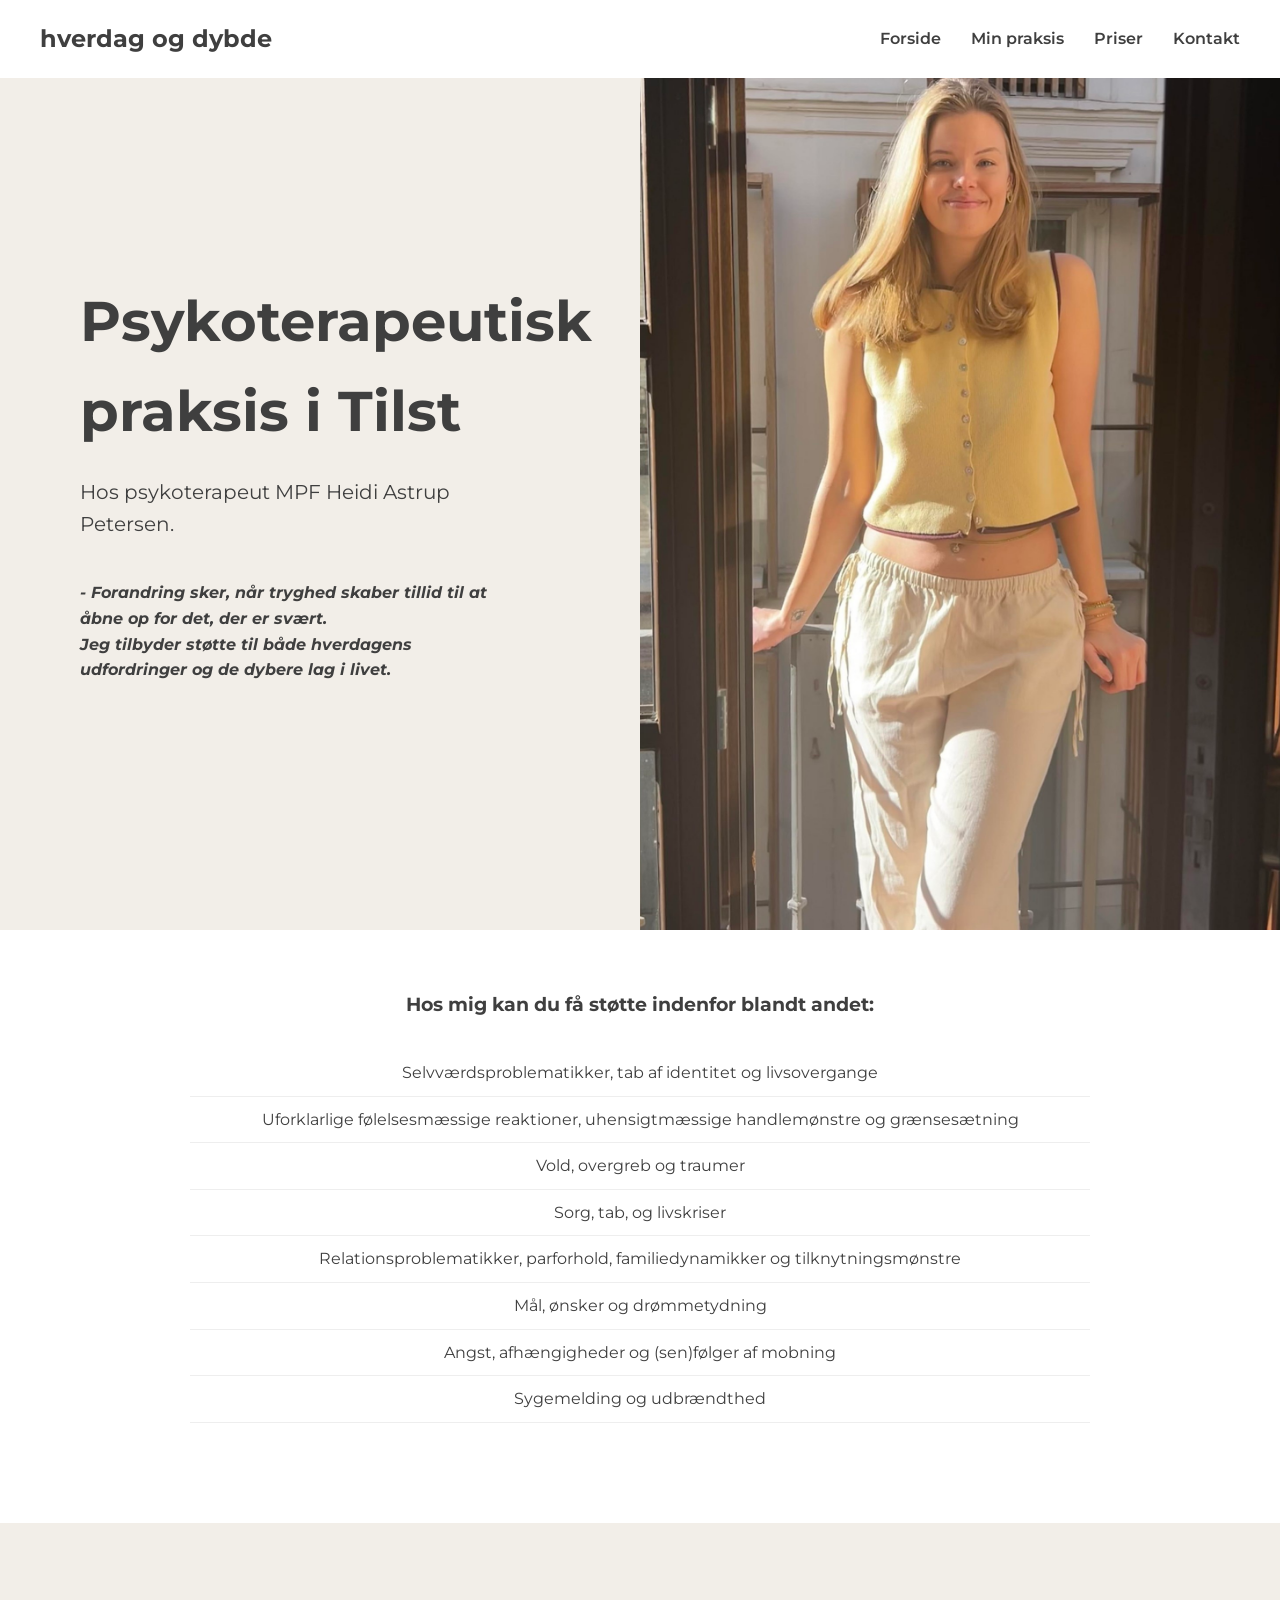
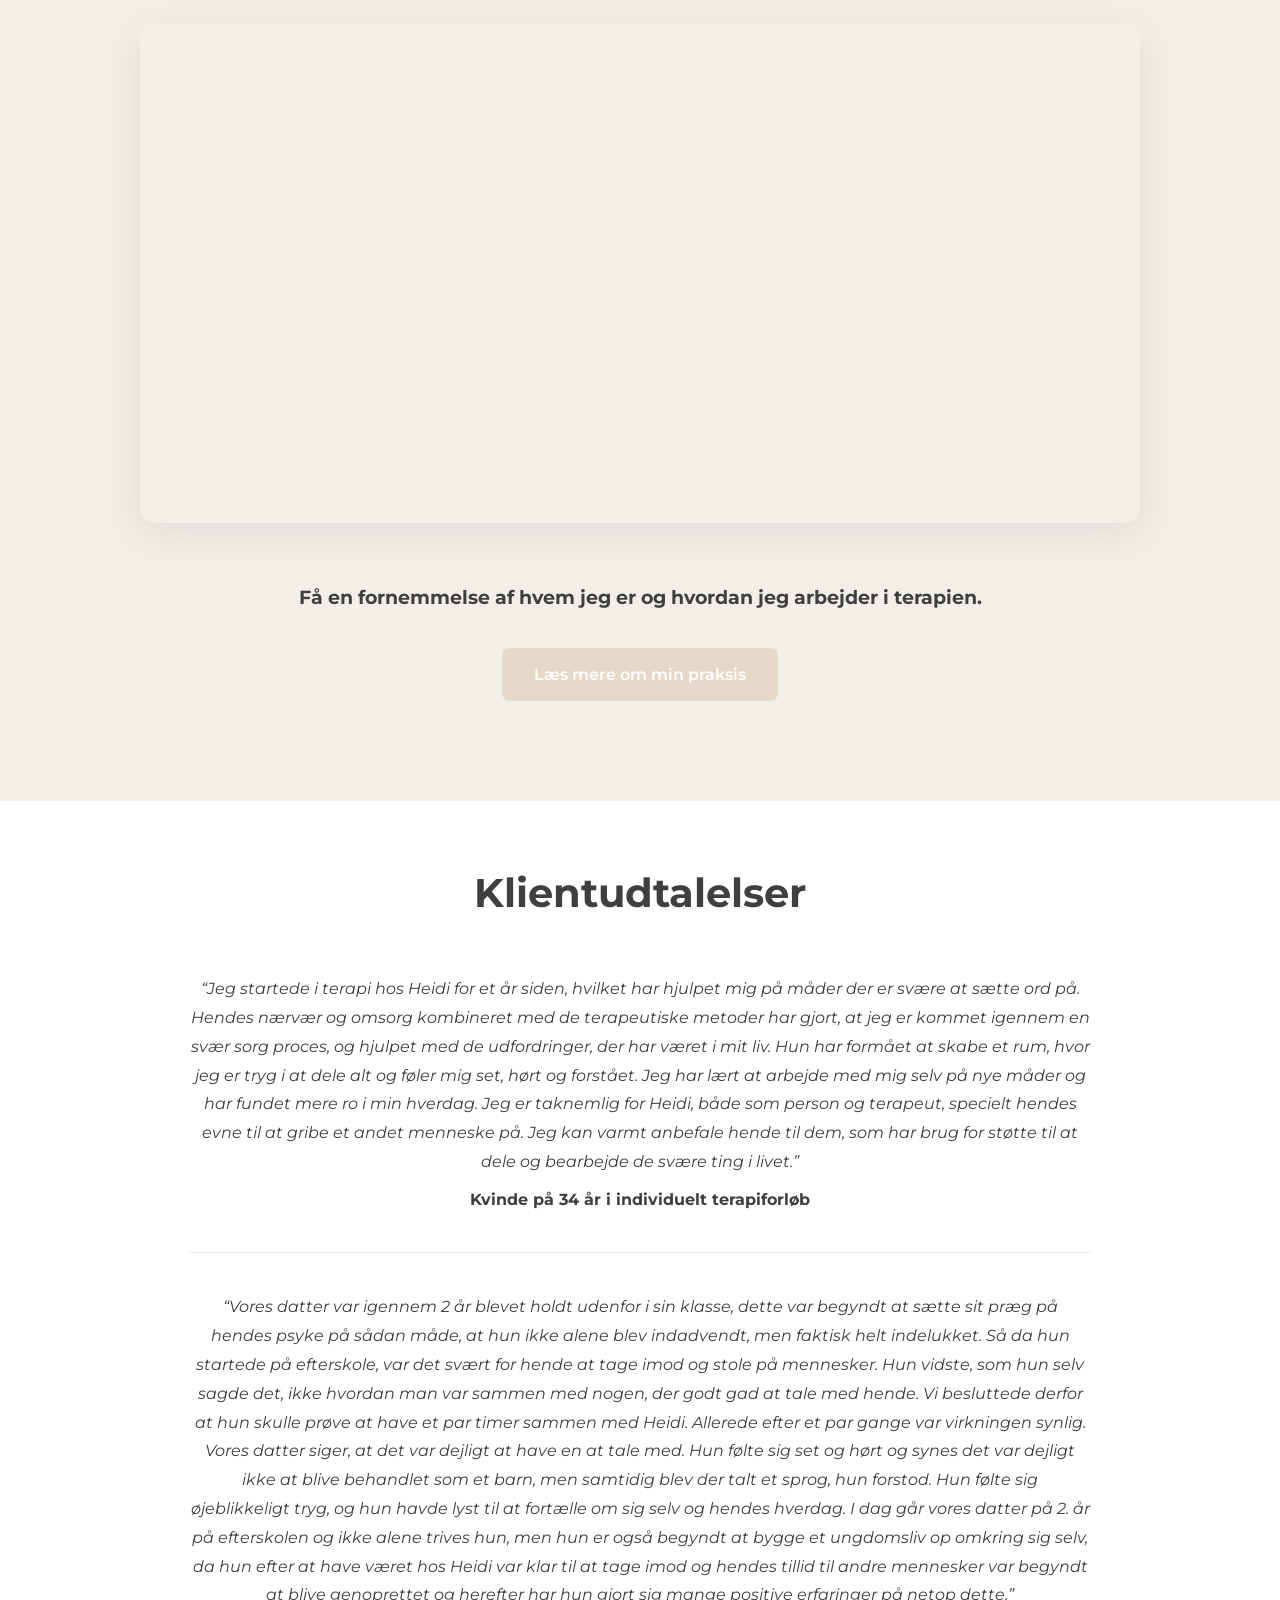
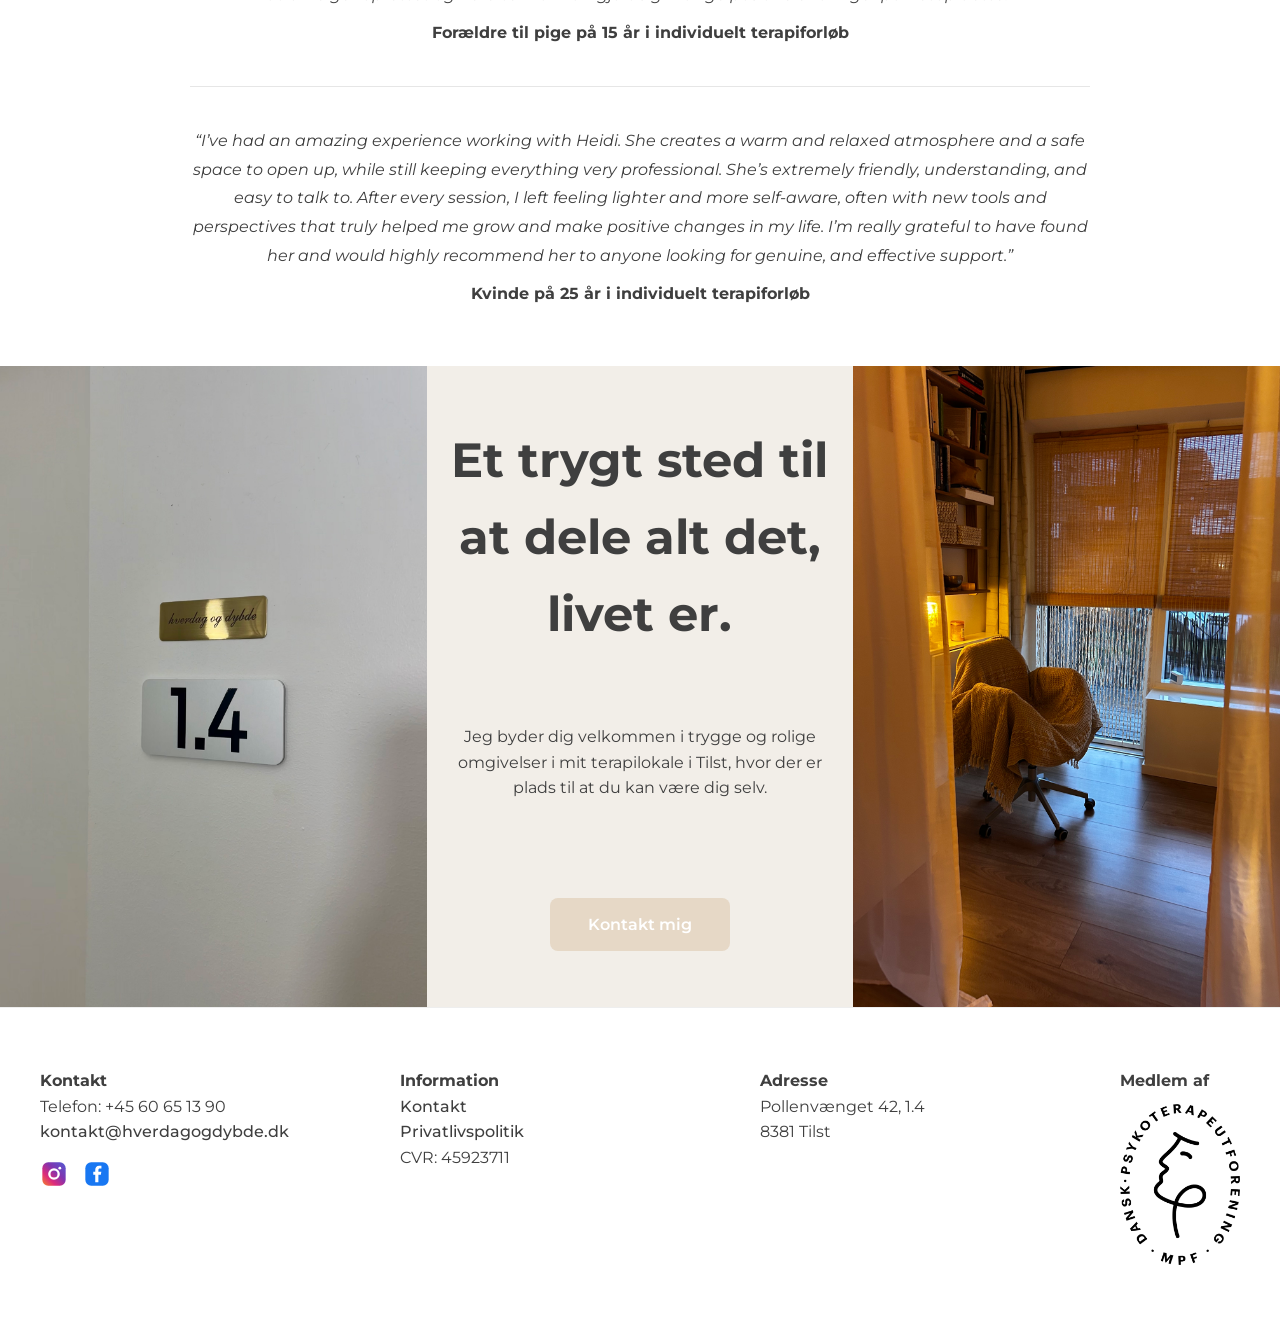
==== forside.html @ 0cad74b2 "Update forside.html" ====
<!DOCTYPE html>
<html lang="da">
<head>
<meta charset="UTF-8">
<meta name="viewport" content="width=device-width, initial-scale=1.0">
<title>Forside - hverdag og dybde</title>
<link href="https://fonts.googleapis.com/css2?family=Montserrat:wght@300;400;600;700&display=swap" rel="stylesheet">
<link rel="stylesheet" href="style.css?v=1.1">
</head>

<body>

<header>
<div class="navbar">
    <a href="forside.html" class="logo">hverdag og dybde</a>
    <nav>
        <ul>
            <li><a href="forside.html">Forside</a></li>
            <li><a href="om.html">Min praksis</a></li>
            <li><a href="priser.html">Priser</a></li>
            <li><a href="kontakt.html">Kontakt</a></li>
        </ul>
    </nav>
</div>
</header>

  <section class="split-section">
<!-- ========================= FØRSTE SEKTION ========================= -->
    <!-- TEKST SIDE -->
    <div class="split-text">
        <div class="split-content">
            <h2>Psykoterapeutisk praksis i Tilst</h2>
            <p class="subtext">
               Hos psykoterapeut MPF Heidi Astrup Petersen.
            </p>

            <h4><em> - Forandring sker, når tryghed skaber tillid til at åbne op for det, der er svært.</em></h4>
            <h4><em>Jeg tilbyder støtte til både hverdagens udfordringer og de dybere lag i livet.</em></h4>
        </div>
    </div>

    <!-- BILLEDE SIDE -->
    <div class="split-image">
        <img src="img/profilbillede.jpg" alt="Heidi Astrup Petersen">
    </div>

</section>
    
      <!-- ========================= ANDEN SEKTION ========================= -->
<section class="focus-section">
<div class="focus-inner">
    <h3>Hos mig kan du få støtte indenfor blandt andet:</h3>
    <ul>
        <li>Selvværdsproblematikker, tab af identitet og livsovergange</li>
        <li>Uforklarlige følelsesmæssige reaktioner, uhensigtmæssige handlemønstre og grænsesætning</li>
        <li>Vold, overgreb og traumer</li>
        <li>Sorg, tab, og livskriser</li>
        <li>Relationsproblematikker, parforhold, familiedynamikker og tilknytningsmønstre</li>
        <li>Mål, ønsker og drømmetydning</li>
        <li>Angst, afhængigheder og (sen)følger af mobning</li>
        <li>Sygemelding og udbrændthed</li>
    </ul>
</div>
</section>
    
 <!-- ========================= VIDEO SECTION ========================= -->
<section class="video-section">
    
  <div class="video-wrapper">
    <video autoplay muted loop playsinline>
      <source src="video/intro.mp4" type="video/mp4">
      Din browser understøtter ikke video.
    </video>
  </div>

  <div class="video-content">
    <h3>Få en fornemmelse af hvem jeg er og hvordan jeg arbejder i terapien.</h3>
    
    <!-- Læs mere knap -->
    <a href="om.html" class="book-btn">Læs mere om min praksis</a>
  </div>

</section>
<!-- ========================= TESTIMONIALS ========================= -->
<section class="testimonials">
    <div class="testimonials-inner">
        <h2>Klientudtalelser</h2>

        <div class="testimonial-box">
            <p class="quote">“Jeg startede i terapi hos Heidi for et år siden, hvilket har hjulpet mig på måder der er svære at sætte ord på. Hendes nærvær og omsorg kombineret med de terapeutiske metoder har gjort, at jeg er kommet igennem en svær sorg proces, og hjulpet med de udfordringer, der har været i mit liv. Hun har formået at skabe et rum, hvor jeg er tryg i at dele alt og føler mig set, hørt og forstået. Jeg har lært at arbejde med mig selv på nye måder og har fundet mere ro i min hverdag. Jeg er taknemlig for Heidi, både som person og terapeut, specielt hendes evne til at gribe et andet menneske på. Jeg kan varmt anbefale hende til dem, som har brug for støtte til at dele og bearbejde de svære ting i livet.”    </p>
            <p class="testimonial-name">Kvinde på 34 år i individuelt terapiforløb</p>
        </div>

        <div class="testimonial-box">
            <p class="quote">“Vores datter var igennem 2 år blevet holdt udenfor i sin klasse, dette var begyndt at sætte sit præg på hendes psyke på sådan måde, at hun ikke alene blev indadvendt, men faktisk helt indelukket. Så da hun startede på efterskole, var det svært for hende at tage imod og stole på mennesker. Hun vidste, som hun selv sagde det, ikke hvordan man var sammen med nogen, der godt gad at tale med hende. Vi besluttede derfor at hun skulle prøve at have et par timer sammen med Heidi. Allerede efter et par gange var virkningen synlig. Vores datter siger, at det var dejligt at have en at tale med. Hun følte sig set og hørt og synes det var dejligt ikke at blive behandlet som et barn, men samtidig blev der talt et sprog, hun forstod. Hun følte sig øjeblikkeligt tryg, og hun havde lyst til at fortælle om sig selv og hendes hverdag. I dag går vores datter på 2. år på efterskolen og ikke alene trives hun, men hun er også begyndt at bygge et ungdomsliv op omkring sig selv, da hun efter at have været hos Heidi var klar til at tage imod og hendes tillid til andre mennesker var begyndt at blive genoprettet og herefter har hun gjort sig mange positive erfaringer på netop dette.”</p>
            <p class="testimonial-name">Forældre til pige på 15 år i individuelt terapiforløb</p>
        </div>

        <div class="testimonial-box">
            <p class="quote">“I’ve had an amazing experience working with Heidi. She creates a warm and relaxed atmosphere and a safe space to open up, while still keeping everything very professional. She’s extremely friendly, understanding, and easy to talk to. After every session, I left feeling lighter and more self-aware, often with new tools and perspectives that truly helped me grow and make positive changes in my life. I’m really grateful to have found her and would highly recommend her to anyone looking for genuine, and effective support.”</p>
            <p class="testimonial-name">Kvinde på 25 år i individuelt terapiforløb</p>
        </div>
    </div>
</section>

     <!-- ========================= HERO ========================= -->
<section class="hero">
<img src="img/dit-billede.jpg" alt="">
<div class="hero-center">
 <h1>Et trygt sted til at dele alt det, livet er.</h1>
    <br><br>
    <p>
               Jeg byder dig velkommen i trygge og rolige omgivelser i mit terapilokale i Tilst, hvor der er plads til at du kan være dig selv.
            </p>
         
                 <br><br>
   <br><a href="kontakt.html" class="book-btn">Kontakt mig</a>
</div>
<img src="img/right.jpg" alt="">
</section>
<!-- ========================= FOOTER ========================= -->
<footer class="site-footer">
  <div class="footer-inner">

    <!-- Kontakt -->
    <div class="footer-col">
      <h4>Kontakt</h4>
      <p>Telefon: +45 60 65 13 90</p>
        <a href="mailto:kontakt@hverdagogdybde.dk">
          kontakt@hverdagogdybde.dk
        </a>
      </p>
      <div class="footer-social">
         <a href="https://www.instagram.com/hverdagogdybde/" target="_blank" aria-label="Instagram">
             <img src="img/instagram.svg" alt="Instagram">
         </a>
         <a href="https://www.facebook.com/hverdagogdybde" target="_blank" aria-label="Facebook">
             <img src="img/facebook.svg" alt="Facebook">
         </a>
      </div>
    </div>

    <!-- Information -->
    <div class="footer-col">
      <h4>Information</h4>
      <p><a href="kontakt.html">Kontakt</a></p>
      <p><a href="privatlivspolitik.html">Privatlivspolitik</a></p>
        <p>CVR: 45923711</p>
    </div>

    <!-- Adresse -->
    <div class="footer-col">
      <h4>Adresse</h4>
      <p>Pollenvænget 42, 1.4</p>
      <p>8381 Tilst</p>
    </div>

    <!-- MPF logo -->
    <div class="footer-logo">
      <h4>Medlem af</h4>
        <a href="https://psykoterapeutforeningen.dk" target="_blank" rel="noopener">
        <img src="img/dpfo-logo.png" alt="Medlem af Dansk Psykoterapeutforening">
      </a>
    </div>

  </div>
</footer>
<!-- ========================= MOBIL VERSION ========================= -->
    <script>
const burger = document.getElementById("burger");
const mobileMenu = document.getElementById("mobileMenu");
if (burger && mobileMenu) {
  burger.addEventListener("click", () => {
    mobileMenu.classList.toggle("active");
    burger.classList.toggle("open");
  });
}
</script>
<!-- ========================= JAVA SCRIPT ========================= -->

<script>
const observer = new IntersectionObserver((entries, observer) => {
  entries.forEach(entry => {
    if (entry.isIntersecting) {
      entry.target.classList.add("visible");
      observer.unobserve(entry.target);
    }
  });
}, { threshold: 0.3 });

document.querySelectorAll(".focus-inner, .testimonials-inner").forEach(el => {
  observer.observe(el);
});
</script>
</body>
</html>
---- style.css ----
/* ========================= RESET + BASE ========================= */
* {
    margin: 0;
    padding: 0;
    box-sizing: border-box;
}

body {
    font-family: 'Montserrat', sans-serif;
    background: #ffffff;
    color: #3F3F3F;
    line-height: 1.6;

    /* FIX: plads til fixed header */
    padding-top: 30px;
}
:root {
    --beige: #E6D8C6;
    --sektionsfarve: #FAF8F4;
    --light-blue: #e0edfd;
    --light-rose: #f5e9f3;
    --text-dark: #3F3F3F;
}
/* ========================= HEADER ========================= */
header {
    position: fixed;
    top: 0;
    width: 100%;
    background: #ffffff;
    z-index: 100;
}

.navbar {
    max-width: 1400px;
    margin: 0 auto;
    padding: 20px 40px;
    display: flex;
    align-items: center;
}

.logo {
    font-weight: 700;
    font-size: 24px;
    text-decoration: none;
    color: #3F3F3F;
}

nav {
    margin-left: auto;
}

nav ul {
    display: flex;
    gap: 30px;
    list-style: none;
}

nav a {
    text-decoration: none;
    font-weight: 600;
    color: #3F3F3F;
}
/* ========================= FØRSTE SEKTION FORSIDE ========================= */
.split-section {
    display: flex;
    width: 100%;
    min-height: 100vh; /* fylder hele skærmens højde */
}

.split-text {
    flex: 1;
    background: #F2EEE8;
    color: #3F3F3F;
    display: flex;
    align-items: center;
}

.split-content {
    padding: 80px;
    max-width: 600px;
}

.split-text h2 {
    font-size: 56px;
    margin-bottom: 20px;
}

.subtext {
    font-size: 20px;
    margin-bottom: 40px;
}

.contact-row {
    display: flex;
    gap: 80px;
}

.contact-row h3 {
    font-size: 32px;
    margin-bottom: 5px;
}

.split-image {
    flex: 1;
}

.split-image img {
    width: 100%;
    height: 100%;
    object-fit: cover;
}
/* ========================= VIDEO SEKTION ========================= */
.video-section {
    background: #F2EEE8;
    padding: 100px 20px;
    text-align: center;
}

.video-wrapper {
    max-width: 1000px;
    margin: 0 auto 60px auto;
    border-radius: 16px;
    overflow: hidden;
    box-shadow: 0 10px 40px rgba(0,0,0,0.08);
}

.video-wrapper video {
    width: 100%;
    height: auto;
    display: block;
}

.video-content {
    max-width: 700px;
    margin: 0 auto 
}

.video-content h2 {
    font-size: 32px;
    margin-bottom: 20px;
}

.video-content p {
    font-size: 16px;
    line-height: 1.7;
}
.video-content .book-btn {
    margin-top: 35px;
}
/* ========================= HOS MIG KAN DU FÅ STØTTE ... TREDJE SEKTION FORSIDE ========================= */
.focus-section {
    background: #ffffff;
    padding: 60px 30px 100px 30px; 
}

.focus-inner {
    max-width: 900px;
    margin: 0 auto;
    text-align: center;
}

.focus-inner h2 {
    font-size: 38px;
    margin-bottom: 30px;
}

.focus-inner p {
    font-size: 17px;
    line-height: 1.7;
    margin-bottom: 25px;
}

.focus-inner ul {
    list-style: none;
    margin-top: 30px;
    padding-left: 0;
}

.focus-inner li {
    font-size: 16px;
    padding: 10px 0;
    border-bottom: 1px solid #eee;
}

.focus-inner li {
    font-size: 16px;
    padding: 10px 0;
    border-bottom: 1px solid #eee;
}

/* Scroll animation */
.focus-inner {
    opacity: 0;
    transform: translateY(50px);
    transition: opacity 0.8s ease, transform 0.8s ease;
}

.focus-inner.visible {
    opacity: 1;
    transform: translateY(0);
}

/* ========================= HERO ========================= */
.hero {
    display: grid;
    grid-template-columns: 1fr 1fr 1fr;
    min-height: 50vh;     /* kortere hero */
    margin-bottom: 0px;
    padding-top: 0;       /* fjern ekstra whitespace */
}

.hero img {
    width: 100%;
    height: 100%;
    object-fit: cover;
}

.hero-center {
    background: #F2EEE8;
    padding: 40px 20px;   /* lidt mindre padding */
    display: flex;
    flex-direction: column;
    justify-content: center;
    text-align: center;
}

.hero-center h1 {
    font-size: 48px;
    margin-bottom: 20px;
}
.book-btn {
    display: inline-flex;
    align-items: center;
    justify-content: center;
    background: var(--beige);
    color: #ffffff;
    padding: 14px 32px;
    margin-top: 20px;
    text-decoration: none;
    font-weight: 600;
    border-radius: 8px;
    transition: all 0.3s ease;
    border: none;
    cursor: pointer;
    min-width: 180px; /* sikrer ens størrelse */
}

.book-btn:hover {
    background: #FAF8F4;
    color: #3F3F3F;
    transform: translateY(-2px);
}
.hero-center .book-btn {
    align-self: center;
}
/* ========================= TESTIMONIALS ========================= */
.testimonials {
    background: #ffffff;
    padding: 60px 20px;
}

.testimonials-inner {
    max-width: 900px;
    margin: 0 auto;
    text-align: center;
}

.testimonials h2 {
    font-size: 40px;
    margin-bottom: 50px;
}

.testimonial-box {
    padding-bottom: 40px;
    margin-bottom: 40px;
    border-bottom: 1px solid #e6e6e6;
}

.testimonial-box:last-child {
    border-bottom: none;
    margin-bottom: 0;
    padding-bottom: 0;
}

.quote {
    font-size: 16px;
    line-height: 1.8;
    font-style: italic;
}

.testimonial-name {
    font-weight: 700;
    font-size: 16px;
    margin-top: 10px;
}

/* Scroll animation testimonials */
.testimonials-inner {
    opacity: 0;
    transform: translateY(50px);
    transition: opacity 0.8s ease, transform 0.8s ease;
}

.testimonials-inner.visible {
    opacity: 1;
    transform: translateY(0);
}
/* ========================= OM INTRO ========================= */

.about-intro {
    padding: 120px 40px;
    background: #ffffff;
}

.about-intro-inner {
    max-width: 1200px;
    margin: 0 auto;
    display: grid;
    grid-template-columns: 1fr 1fr 1fr;
    gap: 60px;
}

.about-col h3 {
    font-size: 26px;
    margin-bottom: 20px;
}

.about-col p {
    font-size: 16px;
    line-height: 1.8;
}

/* mobil */
@media (max-width: 900px) {

.about-intro-inner {
    grid-template-columns: 1fr;
    gap: 40px;
}

}
/* ========================= ABOUT SECTION ========================= */

.about-section {
    background: #F2EEE8;
    padding: 100px 20px;
}

.about-grid {
    max-width: 1100px;
    margin: 0 auto;
    display: grid;
    grid-template-columns: 1fr 1fr;
    gap: 60px;
    align-items: center;
}

.about-image img {
    width: 100%;
    border-radius: 16px;
}

.about-text h2 {
    font-size: 32px;
    margin-bottom: 20px;
}

/* ========================= METHODS SECTION ========================= */
.practice-page {
    padding-top: 120px;
}
.methods-section {
    background: #e0edfd;
    padding: 100px 20px;
}

.methods-inner {
    max-width: 1000px;
    margin: 0 auto;
    text-align: center;
}

.methods-inner h2 {
    font-size: 32px;
    margin-bottom: 50px;
}

.methods-grid {
    display: grid;
    grid-template-columns: repeat(2, 1fr);
    gap: 30px;
}

.method-box {
    background: #ffffff; /* behold hvid her så boksene står frem */
    padding: 30px;
    border-radius: 16px;
}

.method-box h4 {
    margin-bottom: 10px;
}
/* ========================= ALTERNERENDE SPLIT SEKTIONER ========================= */

.split-section-alt {
    padding: 120px 40px;
}

.split-container {
    max-width: 1200px;
    margin: 0 auto;
    display: flex;
    align-items: center;
    gap: 80px;
}

.split-section-alt.reverse .split-container {
    flex-direction: row-reverse;
}

/* Farver */
.split-section-alt.beige {
    background: #F2EEE8;
}

.split-section-alt.white {
    background: #ffffff;
}

.split-section-alt.blue {
    background: #e0edfd;
}

/* Billede */
.split-section-alt .split-image {
    flex: 1;
}

.split-section-alt .split-image img {
    width: 100%;
    height: 450px;
    object-fit: cover;
    border-radius: 28px;
}

/* Tekst */
.split-section-alt .split-text {
    flex: 1;
}

.split-section-alt .split-text h2 {
    font-size: 36px;
    margin-bottom: 25px;
}

.split-section-alt .split-text p {
    font-size: 17px;
    line-height: 1.8;
    margin-bottom: 20px;
}

/* Mobil */
@media (max-width: 900px) {
    .split-container {
        flex-direction: column;
        gap: 40px;
    }

    .split-section-alt.reverse .split-container {
        flex-direction: column;
    }

    .split-section-alt .split-image img {
        height: 350px;
    }
}
/* ========================= FOOTER ========================= */
.site-footer {
    background: #ffffff;
    padding: 60px 40px;
    border-top: 1px solid #eee;
}

.footer-inner {
    max-width: 1400px;
    margin: 0 auto;
    display: grid;
    grid-template-columns: 1fr 1fr 1fr auto;
    gap: 60px;
}

.site-footer a {
    color: #3F3F3F;
    text-decoration: none;
    font-weight: 500;
}

.site-footer a:hover {
    text-decoration: underline;
}

/* ========================= FOOTER SOCIAL ICONS ========================= */
.footer-social {
    display: flex;
    gap: 15px;
    margin-top: 15px;
}

.footer-social img {
    width: 28px;
    height: 28px;
    object-fit: contain;
    transition: transform 0.2s ease;
}

.footer-social img:hover {
    transform: scale(1.1);
}

.footer-logo {
    display: flex;
    flex-direction: column;
    align-items: flex-start;
}

.footer-logo img {
    max-width: 120px;
    height: auto;
    margin-top: 10px;
}

/* ========================= MEDIA QUERIES ========================= */
@media (max-width: 900px) {
    nav { display: none; }
    .hero { grid-template-columns: 1fr; }
    .intro-section { grid-template-columns: 1fr; }
    .footer-inner { grid-template-columns: 1fr; }
}
/* ========================= PRISER ========================= */
.prices-page {
    max-width: 900px;
    margin: 0 auto;
    padding: 120px 20px 100px;
    background: #F2EEE8;
}
.prices-container{
    max-width:900px;
    margin:0 auto;
}
.prices-title {
    font-size: 42px;
    text-align: center;
    margin-bottom: 10px;
}

.prices-intro {
    text-align: center;
    margin-bottom: 50px;
    color: #6b6b6b;
}

/* Price list */

.price-list {
    margin-top: 30px;
}

.price-item {
    display: flex;
    justify-content: space-between;
    align-items: flex-start;
    gap: 30px;
    padding: 25px 0;
}

.price-text h3 {
    font-size: 20px;
    margin-bottom: 6px;
}

.price-note {
    font-size: 15px;
    color: #666;
}

.price-amount {
    font-size: 22px;
    font-weight: 700;
    white-space: nowrap;
}

.price-list hr {
    border: none;
    border-top: 1px solid #eee;
}

.practical-section {
    padding: 100px 40px;
    background: #FAF8F4;
}

.practical-inner {
    max-width: 900px;
    margin: 0 auto;
}

.practical-inner h2 {
    text-align: center;
    font-size: 42px;
    margin-bottom: 60px;
    color: var(--text-dark);
}

.practical-box {
    background: white;
    padding: 40px;
    margin-bottom: 30px;
    border-radius: 10px;
}

.practical-box h3 {
    font-size: 24px;
    margin-bottom: 15px;
}

.practical-box p {
    font-size: 16px;
    line-height: 1.7;
}
/* Mobile */

@media (max-width: 900px) {
    .price-item {
        flex-direction: column;
    }

    .practical-grid {
        grid-template-columns: 1fr;
    }
}
/* ========================= KONTAKT ========================= */

.contact-page {
    padding: 120px 20px 100px;
    background: #F2EEE8;
}

.contact-title {
    font-size: 42px;
    text-align: center;
    margin-bottom: 10px;
}

.contact-intro {
    text-align: center;
    margin-bottom: 50px;
    color: #6b6b6b;
}

.contact-form {
    display: flex;
    flex-direction: column;
    gap: 25px;
}

.form-group {
    display: flex;
    flex-direction: column;
}

.form-group label {
    margin-bottom: 8px;
    font-weight: 600;
    font-size: 14px;
}

.form-group input,
.form-group textarea {
    padding: 12px 14px;
    border-radius: 8px;
    border: 1px solid #ddd;
    font-family: 'Montserrat', sans-serif;
    font-size: 14px;
    transition: border 0.3s ease, box-shadow 0.3s ease;
}

.form-group input:focus,
.form-group textarea:focus {
    outline: none;
    border: 1px solid #E6D8C6;
    box-shadow: 0 0 0 3px rgba(230, 216, 198, 0.3);
}

.contact-form .book-btn {
    width: 220px;
}

.privacy-note {
    font-size: 13px;
    color: #6b6b6b;
    margin-top: -10px;
    line-height: 1.5;
}

.privacy-note a {
    text-decoration: underline;
}

.contact-container{
    max-width:1200px;
    margin:0 auto;
    display:grid;
    grid-template-columns: 1fr 1fr;
    gap:80px;
    align-items:start;
}

/* venstre tekst */
.contact-text{
    font-size:17px;
    line-height:1.8;
    color:#3F3F3F;
}

.contact-text p{
    margin-bottom:25px;
}

/* formular bredde */
.contact-form{
    width:100%;
}

/* mobil */
@media (max-width:900px){

.contact-container{
    grid-template-columns:1fr;
    gap:50px;
}

.contact-text{
    text-align:left;
}

}
.location-section {
  background-color: #FAF8F4;
  padding: 120px 0;
}

.location-container {
  width: 85%;
  max-width: 1300px;
  margin: 0 auto;
  display: grid;
  grid-template-columns: 1fr 1fr 1fr;
  gap: 60px;
  align-items: center;
}

/* Billede */
.location-image img {
  width: 100%;
  height: 450px;
  object-fit: cover;
  border-radius: 28px;
  display: block;
}

/* Tekst */
.location-text {
  font-family: 'Montserrat', sans-serif;
}
.location-text h2 {
  font-size: 42px;
  font-weight: 500;
  margin-bottom: 25px;
  color: #3F3F3F;
}

.location-text p {
  font-size: 18px;
  line-height: 1.7;
  margin-bottom: 20px;
  color: #3F3F3F;
}

/* Kort */
.location-map {
  height: 450px;
  border-radius: 28px;
  overflow: hidden;
}

/* Mobil */
@media (max-width: 1000px) {
  .location-container {
    grid-template-columns: 1fr;
    gap: 50px;
  }

  .location-image img,
  .location-map {
    height: 350px;
  }
}
/* ========================= PRIVACY PAGE ========================= */

.privacy-page {
    max-width: 800px;
    margin: 0 auto;
    padding: 120px 20px 120px; /* mere luft i toppen */
}

.privacy-title {
    font-size: 42px;
    text-align: center;
    margin-bottom: 20px;
}

.privacy-intro {
    text-align: center;
    margin-bottom: 40px;
    color: #6b6b6b;
}

.privacy-page h3 {
    margin-top: 30px;
    margin-bottom: 10px;
    font-size: 20px;
}

/* ========================= MOBIL TILPASNING ========================= */
@media (max-width: 900px) {
    .split-section {
        flex-direction: column;
    }

    .split-content {
        padding: 60px 30px;
    }

    .contact-row {
        flex-direction: column;
        gap: 30px;
    }

    .split-text h2 {
        font-size: 38px;
    }
}
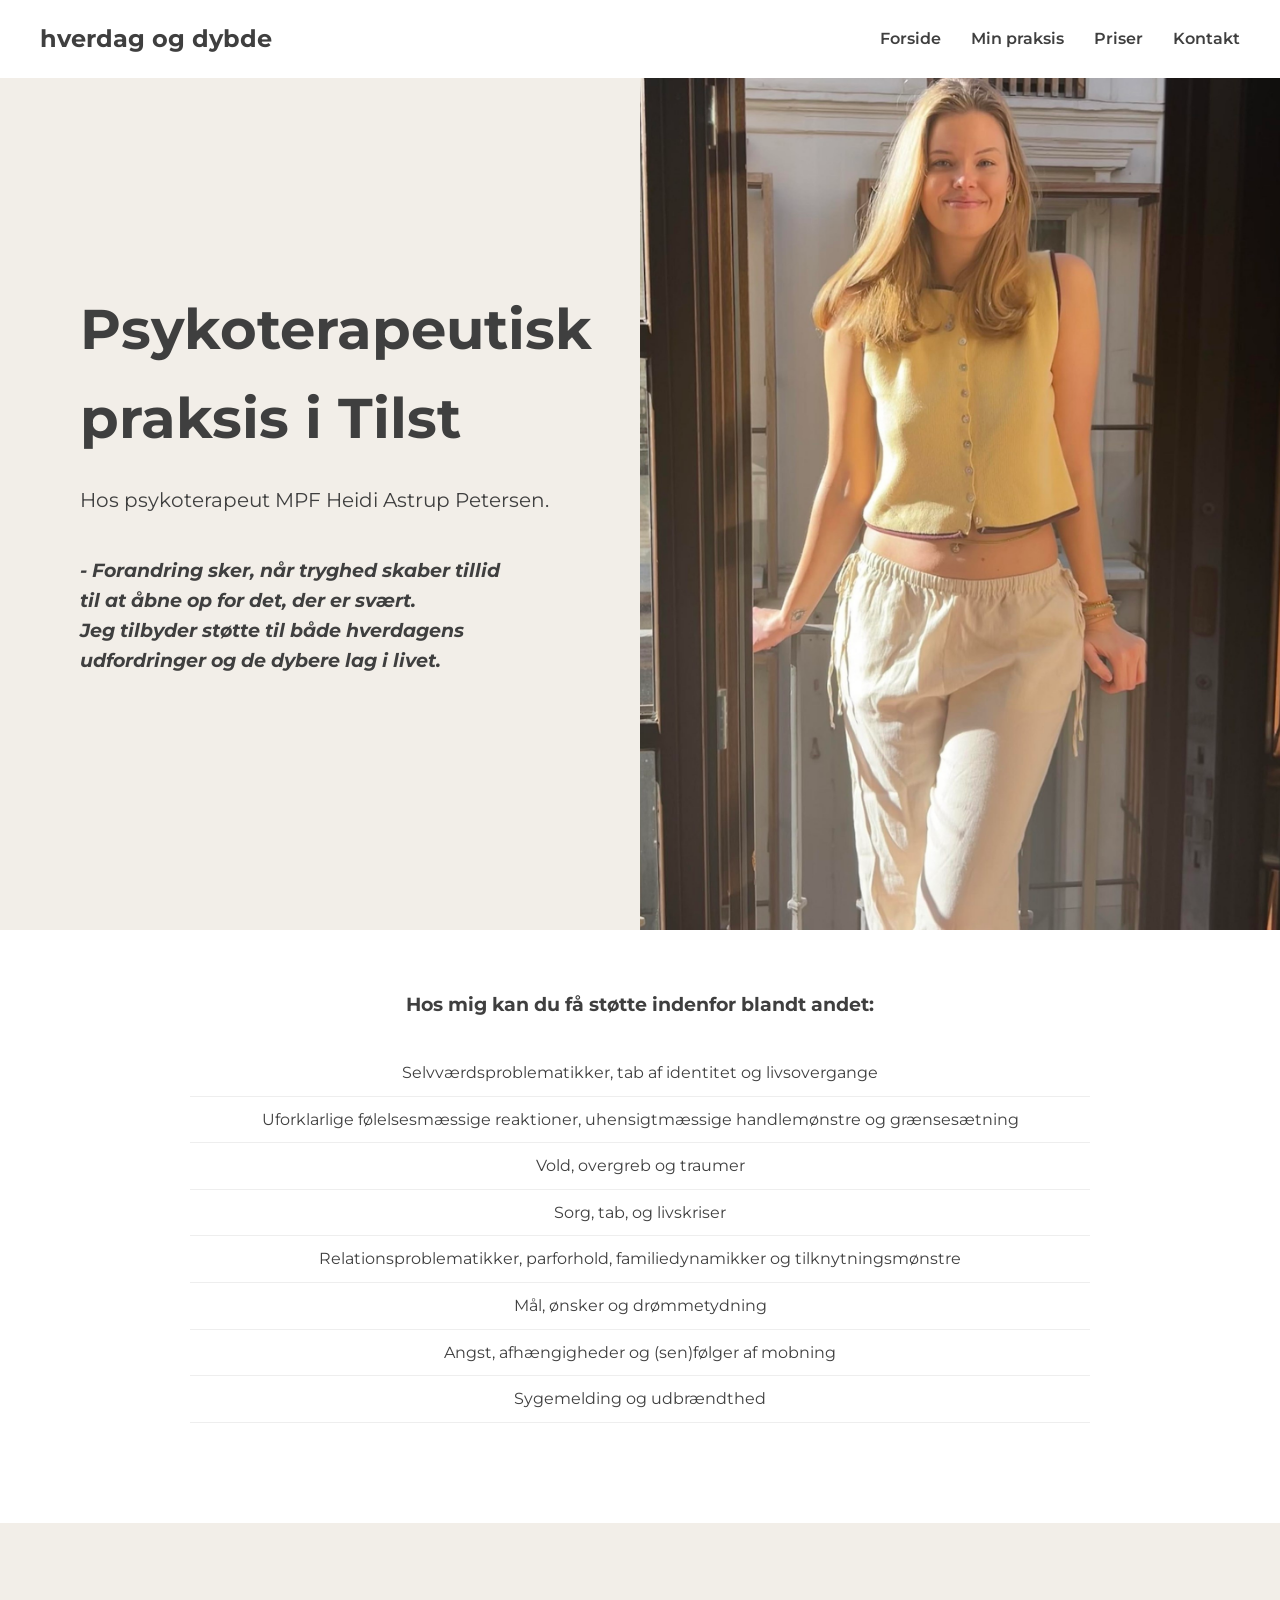
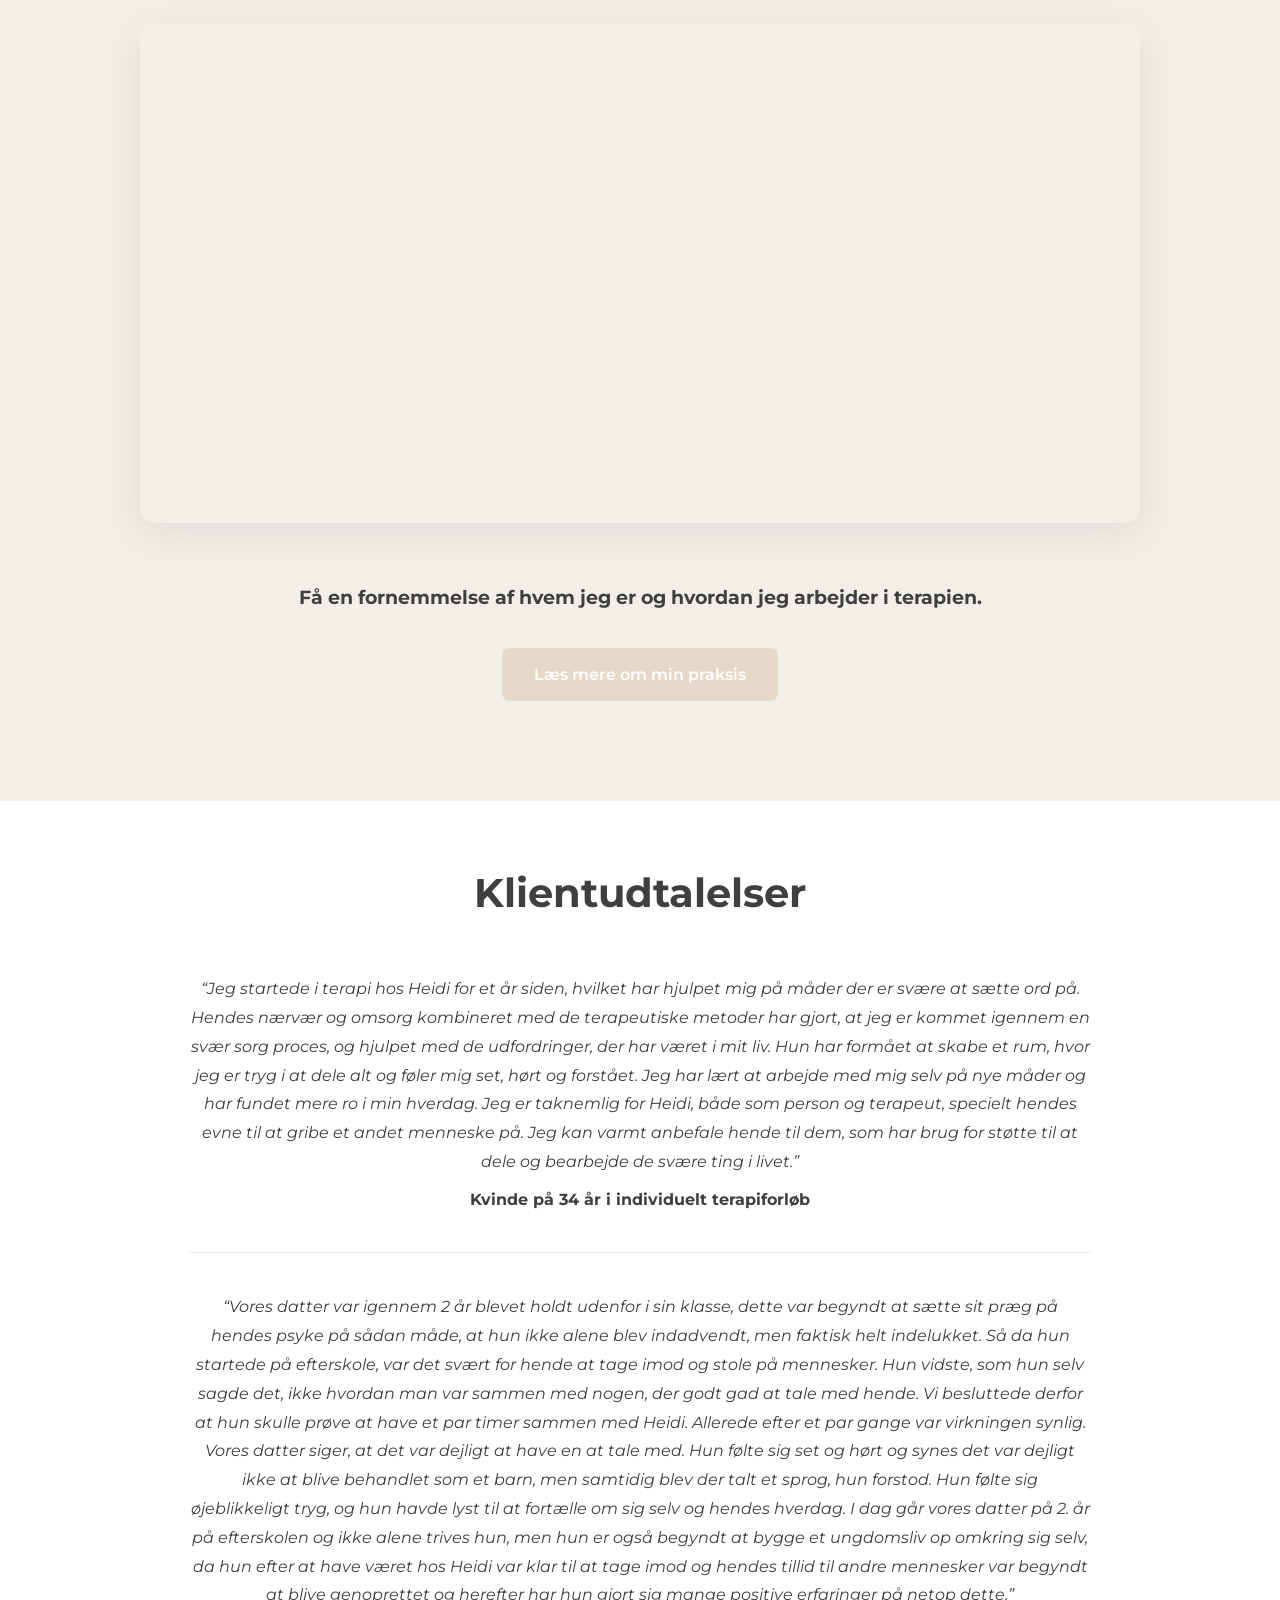
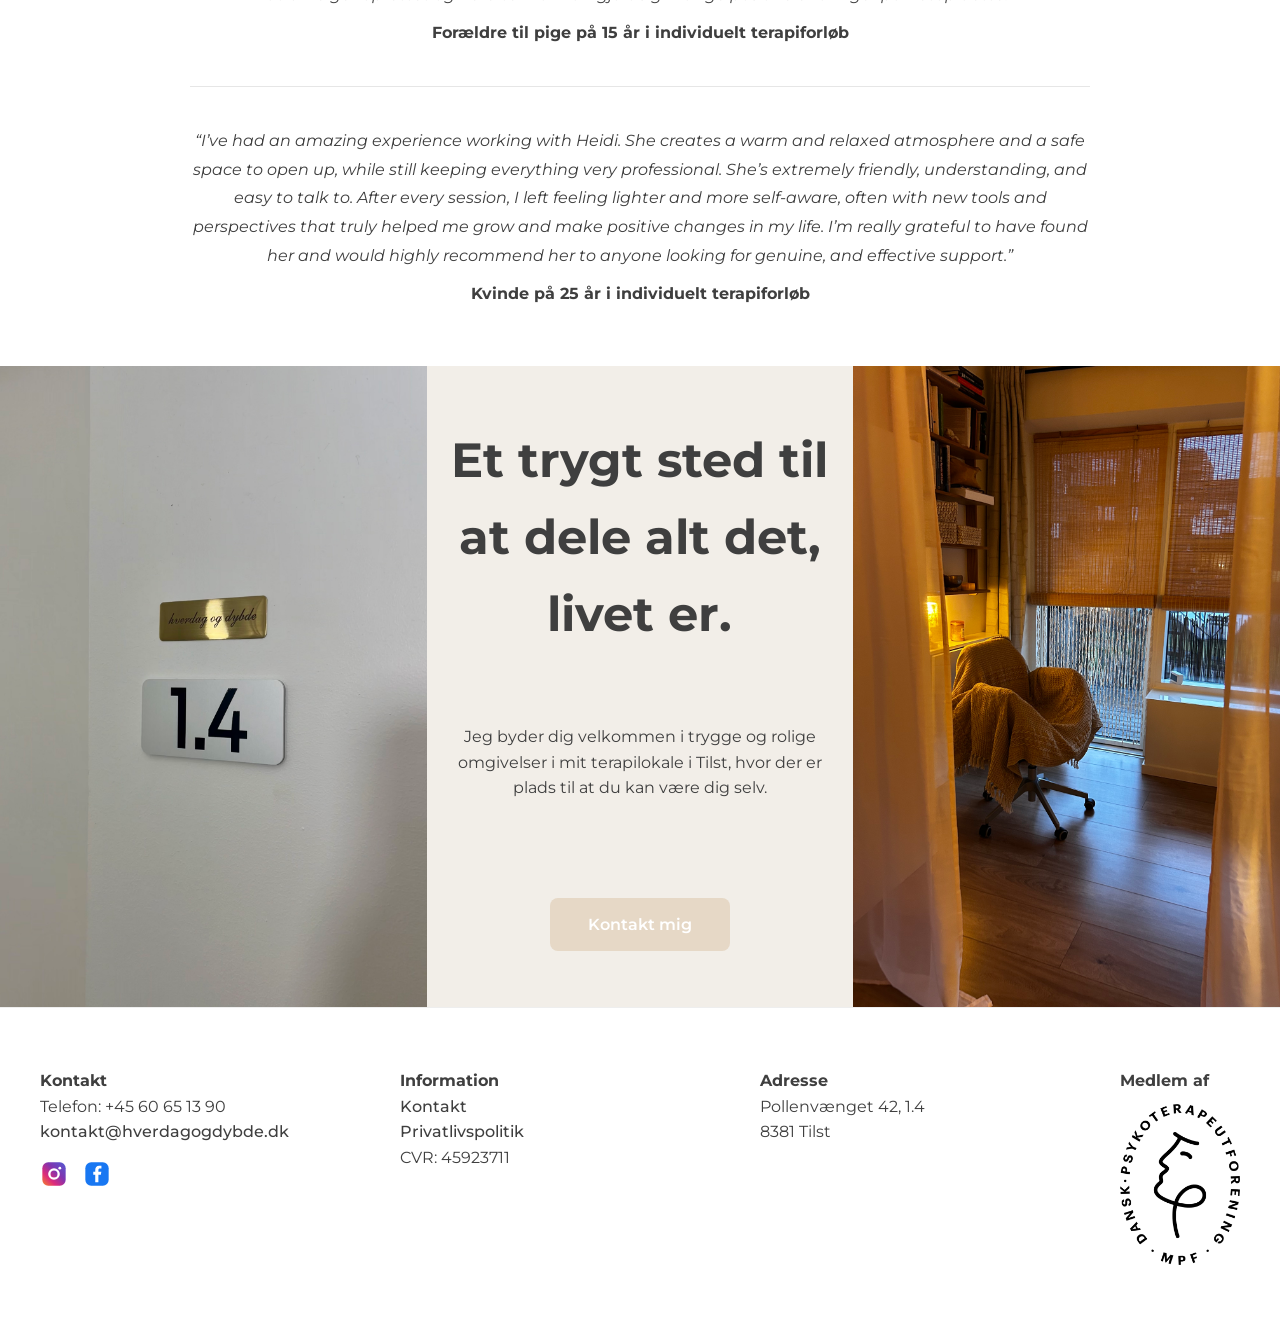
==== commit d6fbae78: "Update forside.html" ====
--- a/forside.html
+++ b/forside.html
@@ -31,11 +31,11 @@
         <div class="split-content">
             <h2>Psykoterapeutisk praksis i Tilst</h2>
             <p class="subtext">
-               Hos psykoterapeut MPF Heidi Astrup Petersen.
-            </p>
+Hos psykoterapeut MPF Heidi Astrup Petersen.
+</p>
 
-            <h4><em> - Forandring sker, når tryghed skaber tillid til at åbne op for det, der er svært.</em></h4>
-            <h4><em>Jeg tilbyder støtte til både hverdagens udfordringer og de dybere lag i livet.</em></h4>
+            <h3><em> - Forandring sker, når tryghed skaber tillid til at åbne op for det, der er svært.</em></h3>
+            <h3><em>Jeg tilbyder støtte til både hverdagens udfordringer og de dybere lag i livet.</em></h3>
         </div>
     </div>
 
--- a/style.css
+++ b/style.css
@@ -89,7 +89,9 @@
     font-size: 20px;
     margin-bottom: 40px;
 }
-
+.subtext {
+    white-space: nowrap;
+}
 .contact-row {
     display: flex;
     gap: 80px;
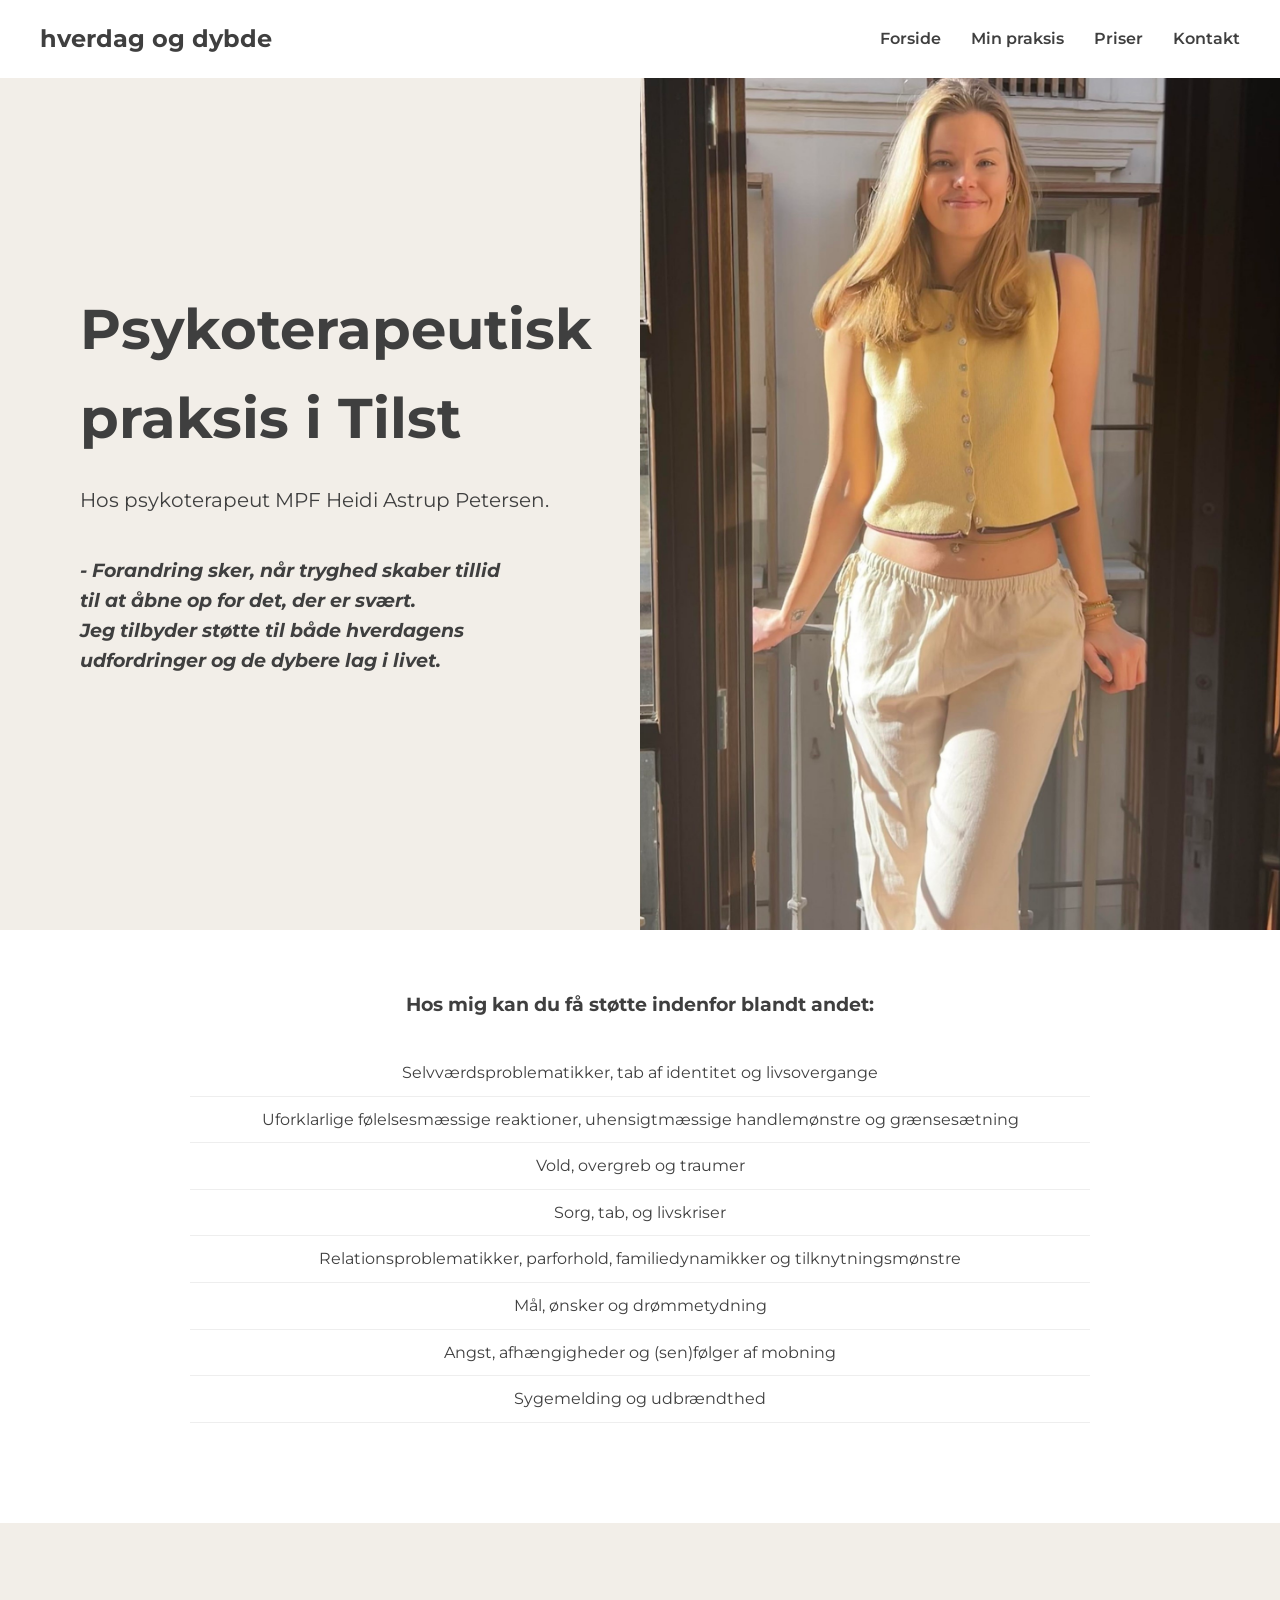
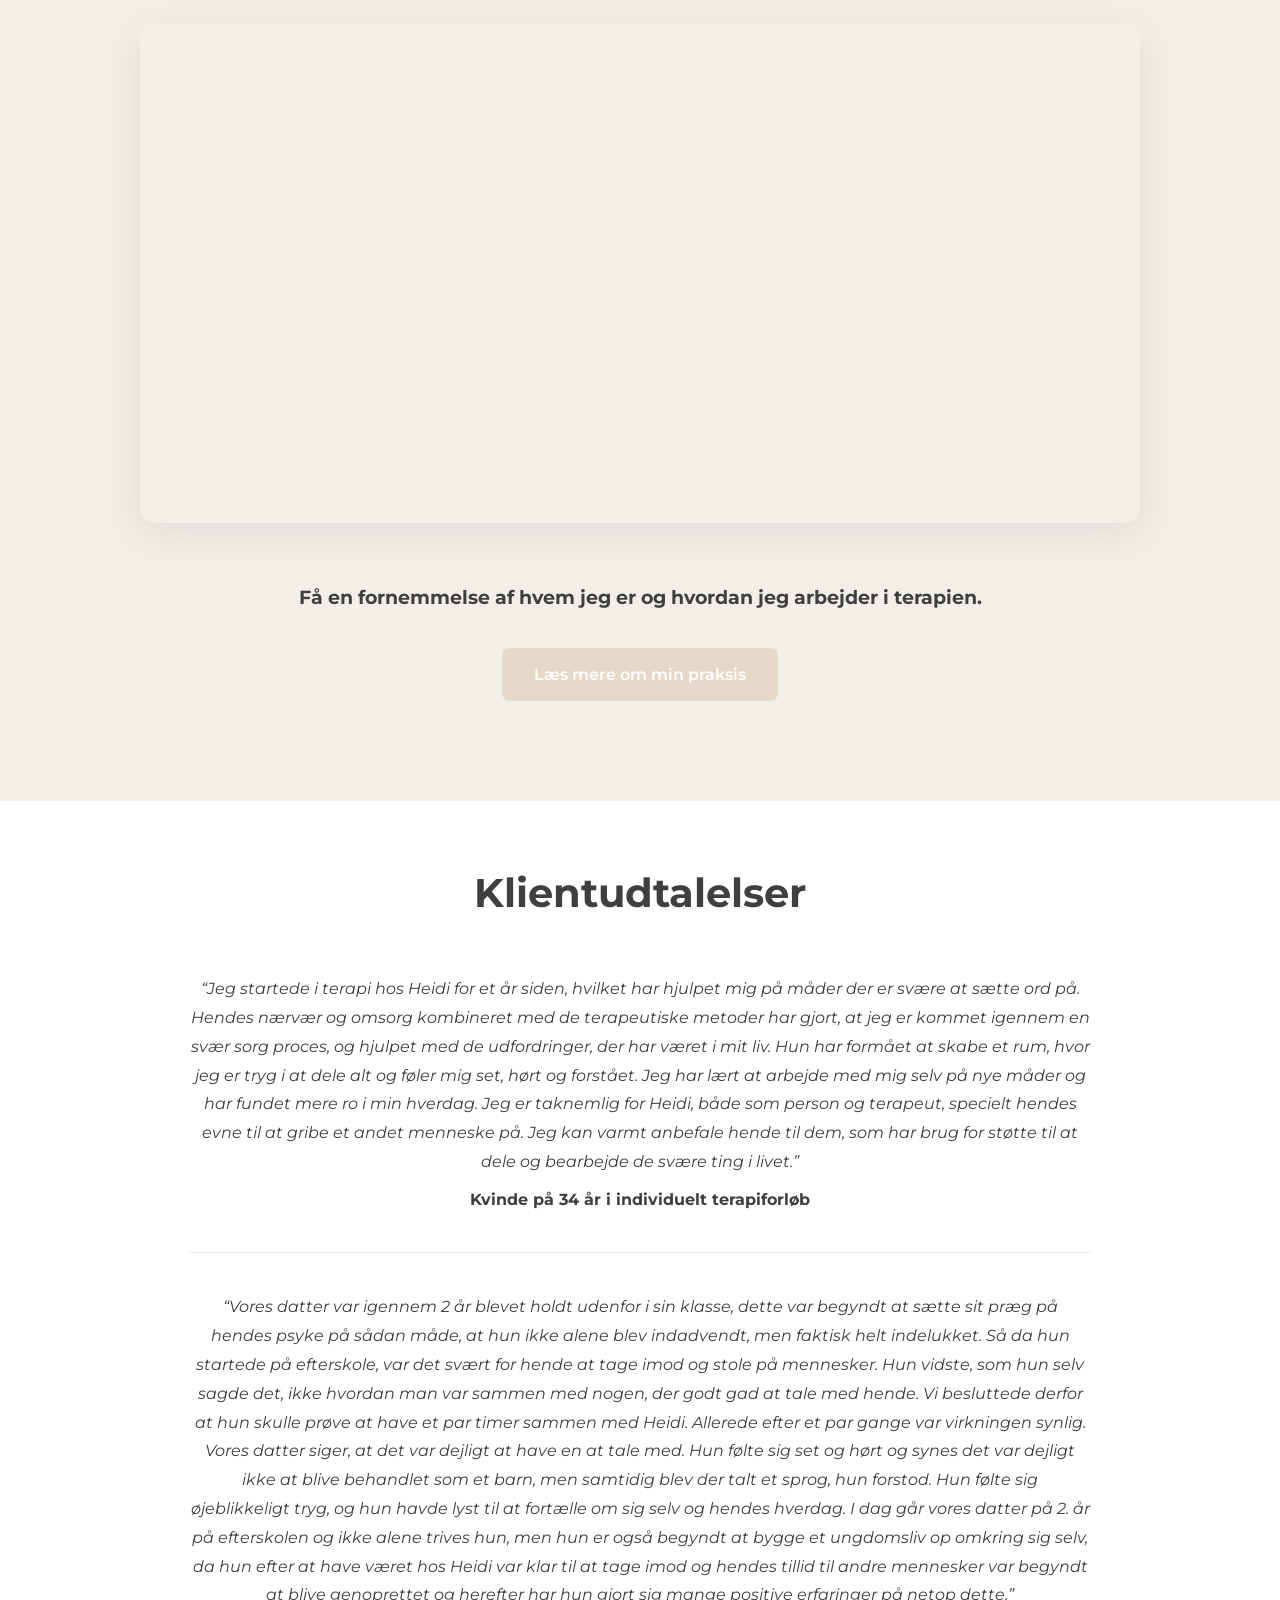
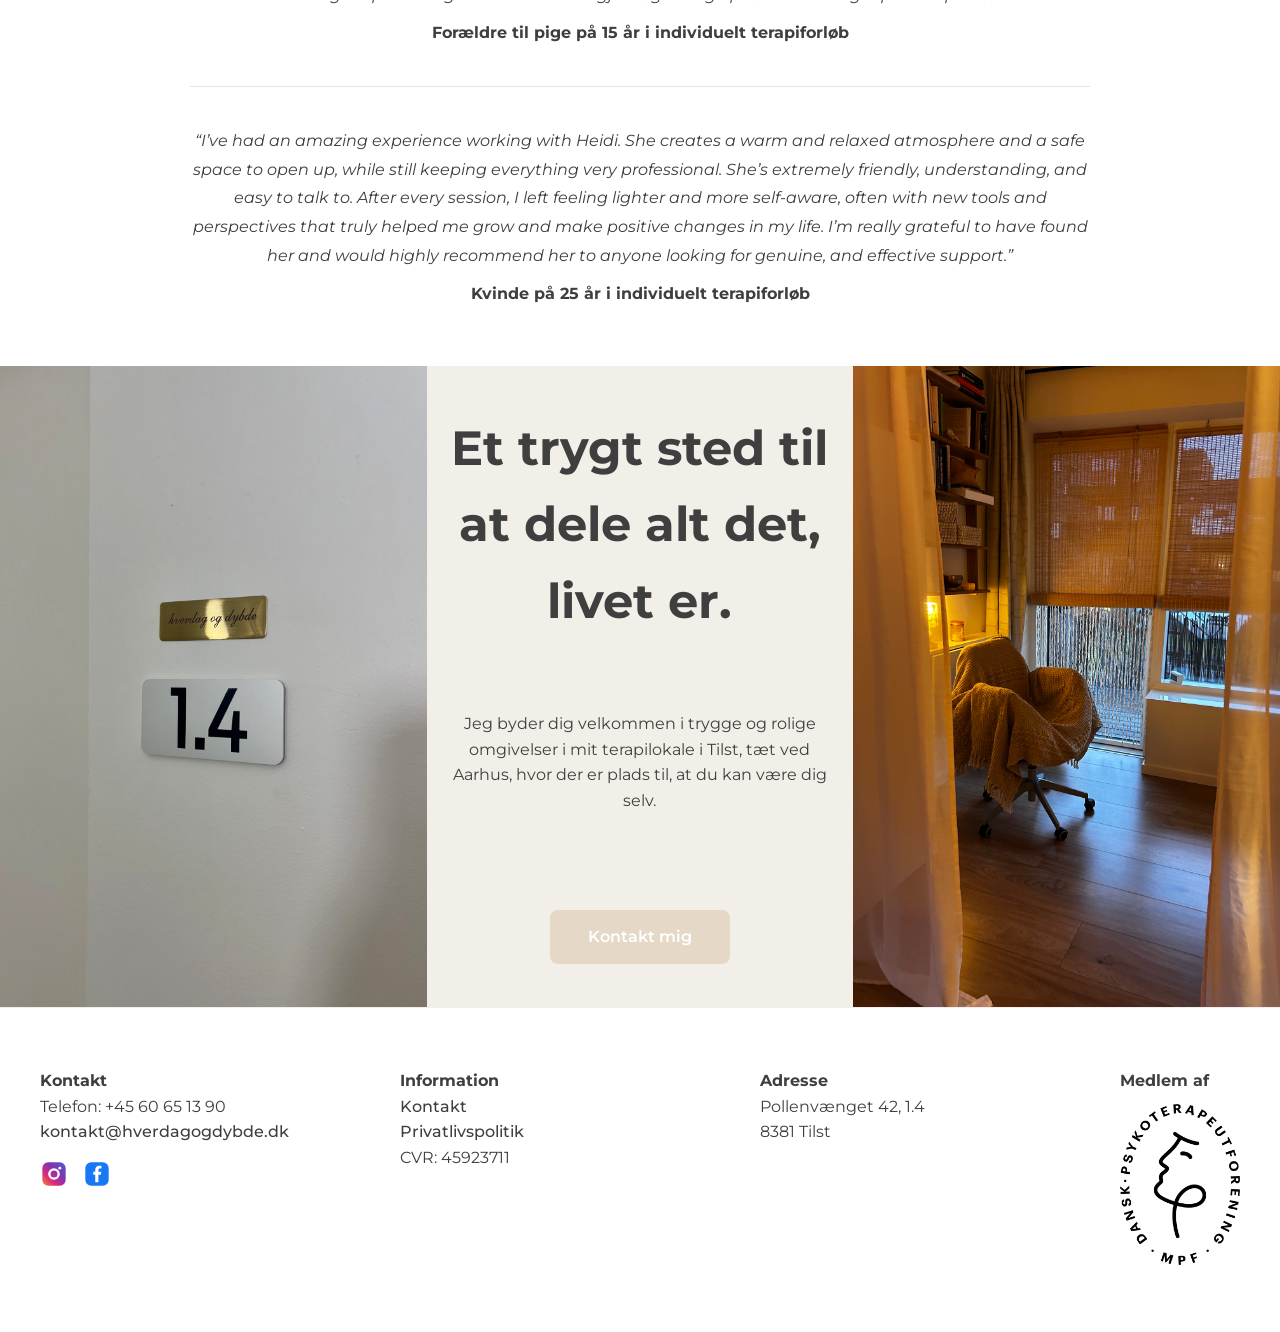
==== commit 102e74b4: "Update forside.html" ====
--- a/forside.html
+++ b/forside.html
@@ -110,7 +110,7 @@
  <h1>Et trygt sted til at dele alt det, livet er.</h1>
     <br><br>
     <p>
-               Jeg byder dig velkommen i trygge og rolige omgivelser i mit terapilokale i Tilst, hvor der er plads til at du kan være dig selv.
+               Jeg byder dig velkommen i trygge og rolige omgivelser i mit terapilokale i Tilst, tæt ved Aarhus, hvor der er plads til, at du kan være dig selv.
             </p>
          
                  <br><br>
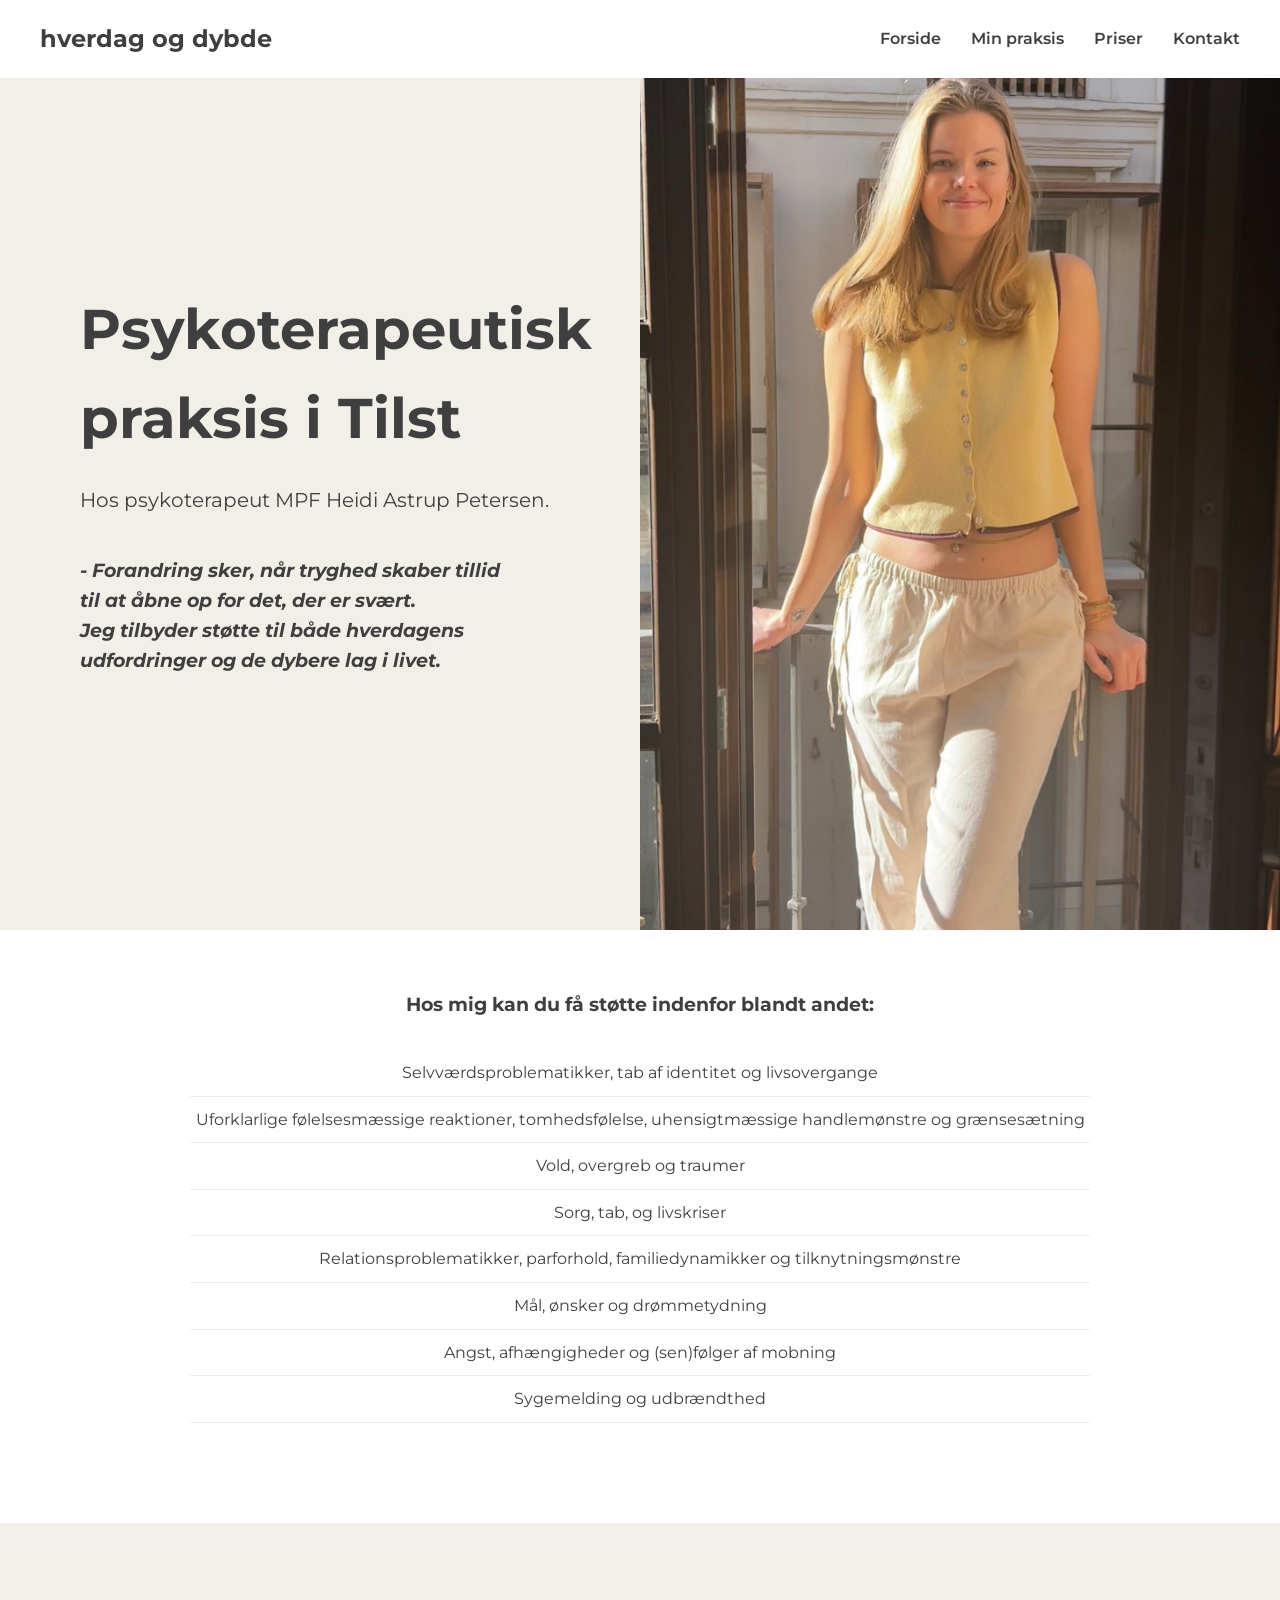
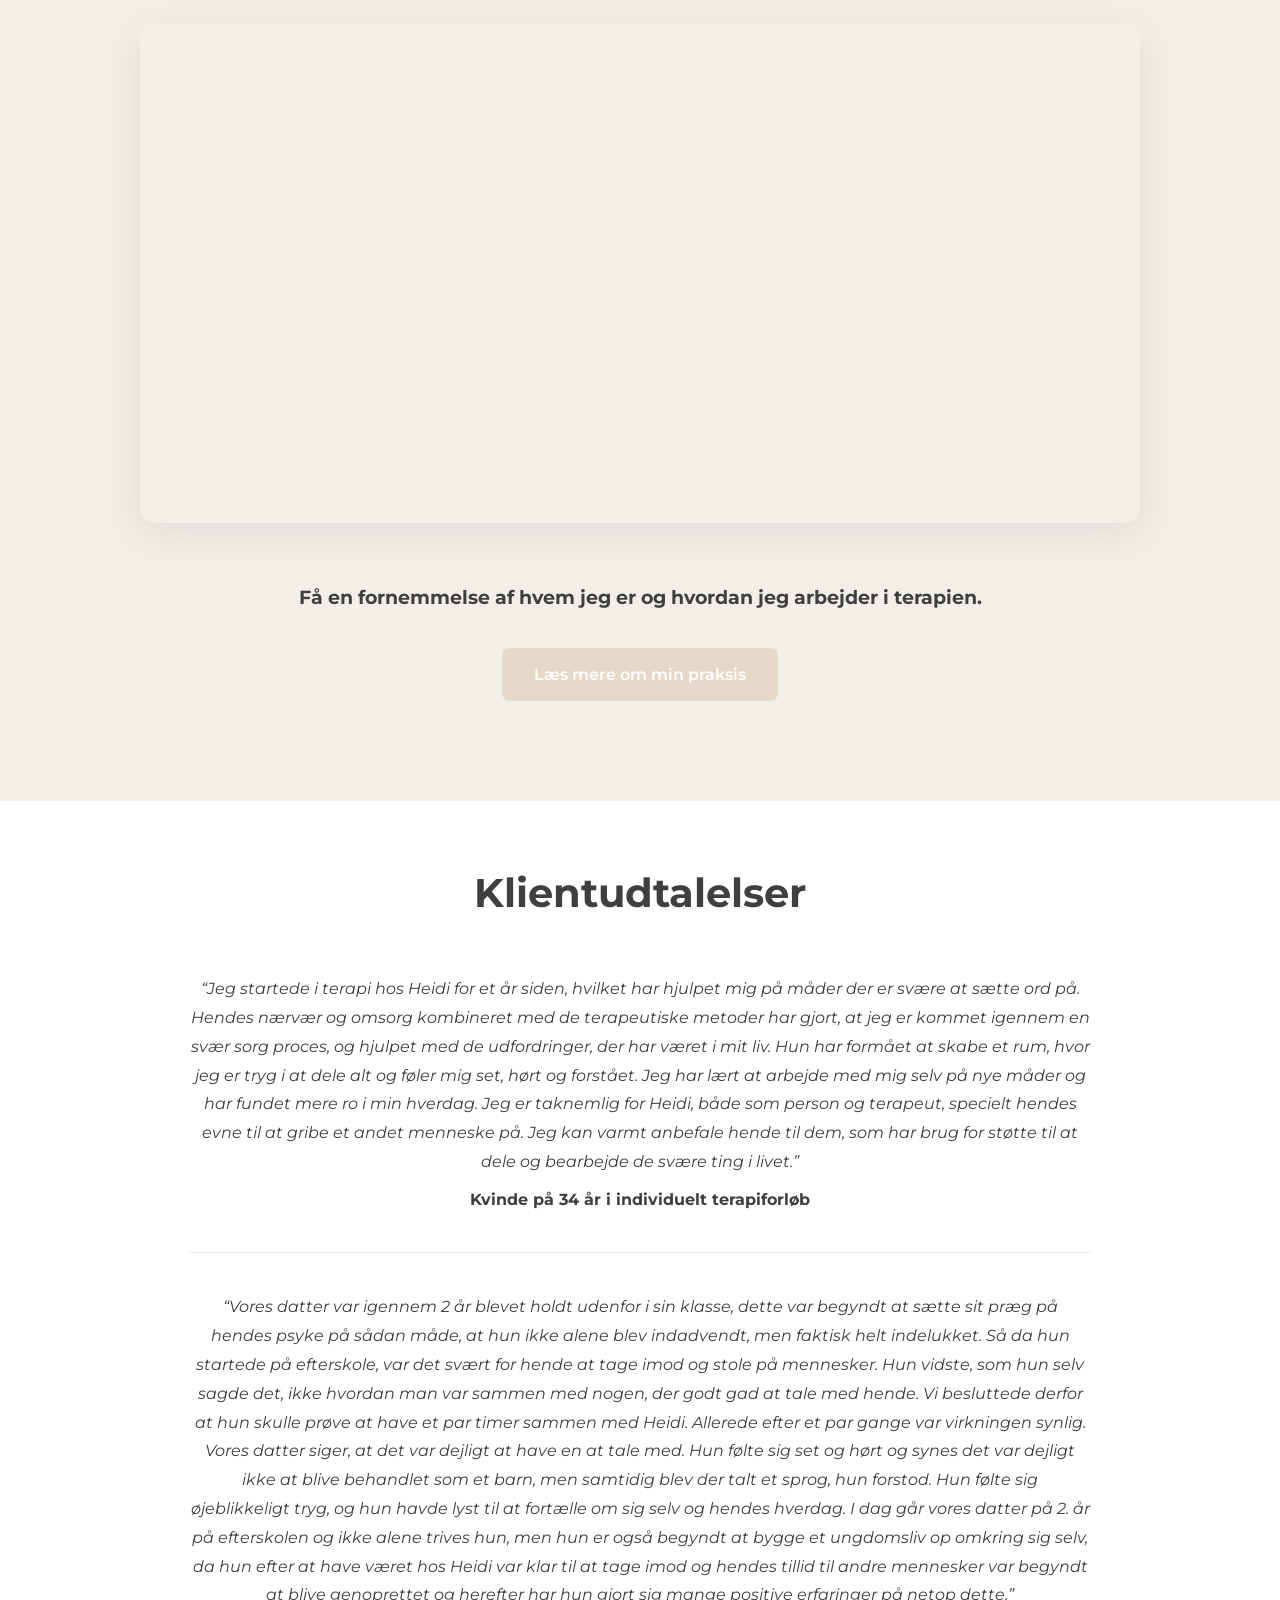
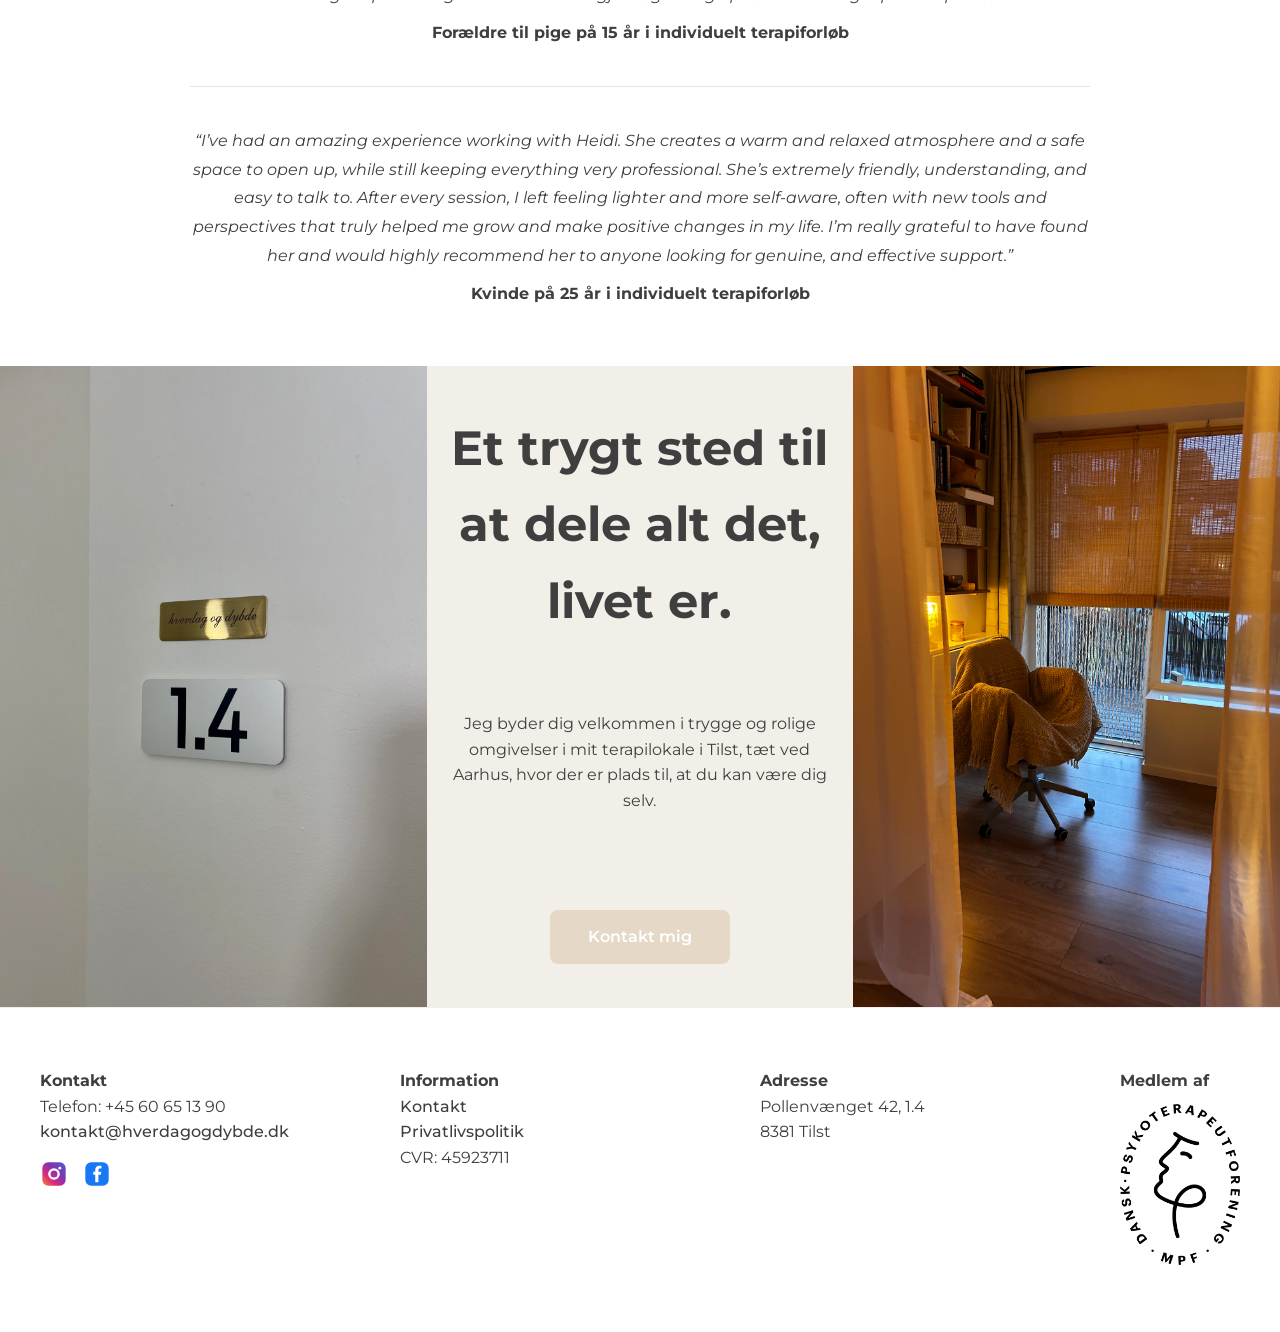
==== commit adcdf444: "Update forside.html" ====
--- a/forside.html
+++ b/forside.html
@@ -52,7 +52,7 @@
     <h3>Hos mig kan du få støtte indenfor blandt andet:</h3>
     <ul>
         <li>Selvværdsproblematikker, tab af identitet og livsovergange</li>
-        <li>Uforklarlige følelsesmæssige reaktioner, uhensigtmæssige handlemønstre og grænsesætning</li>
+        <li>Uforklarlige følelsesmæssige reaktioner, tomhedsfølelse, uhensigtmæssige handlemønstre og grænsesætning</li>
         <li>Vold, overgreb og traumer</li>
         <li>Sorg, tab, og livskriser</li>
         <li>Relationsproblematikker, parforhold, familiedynamikker og tilknytningsmønstre</li>
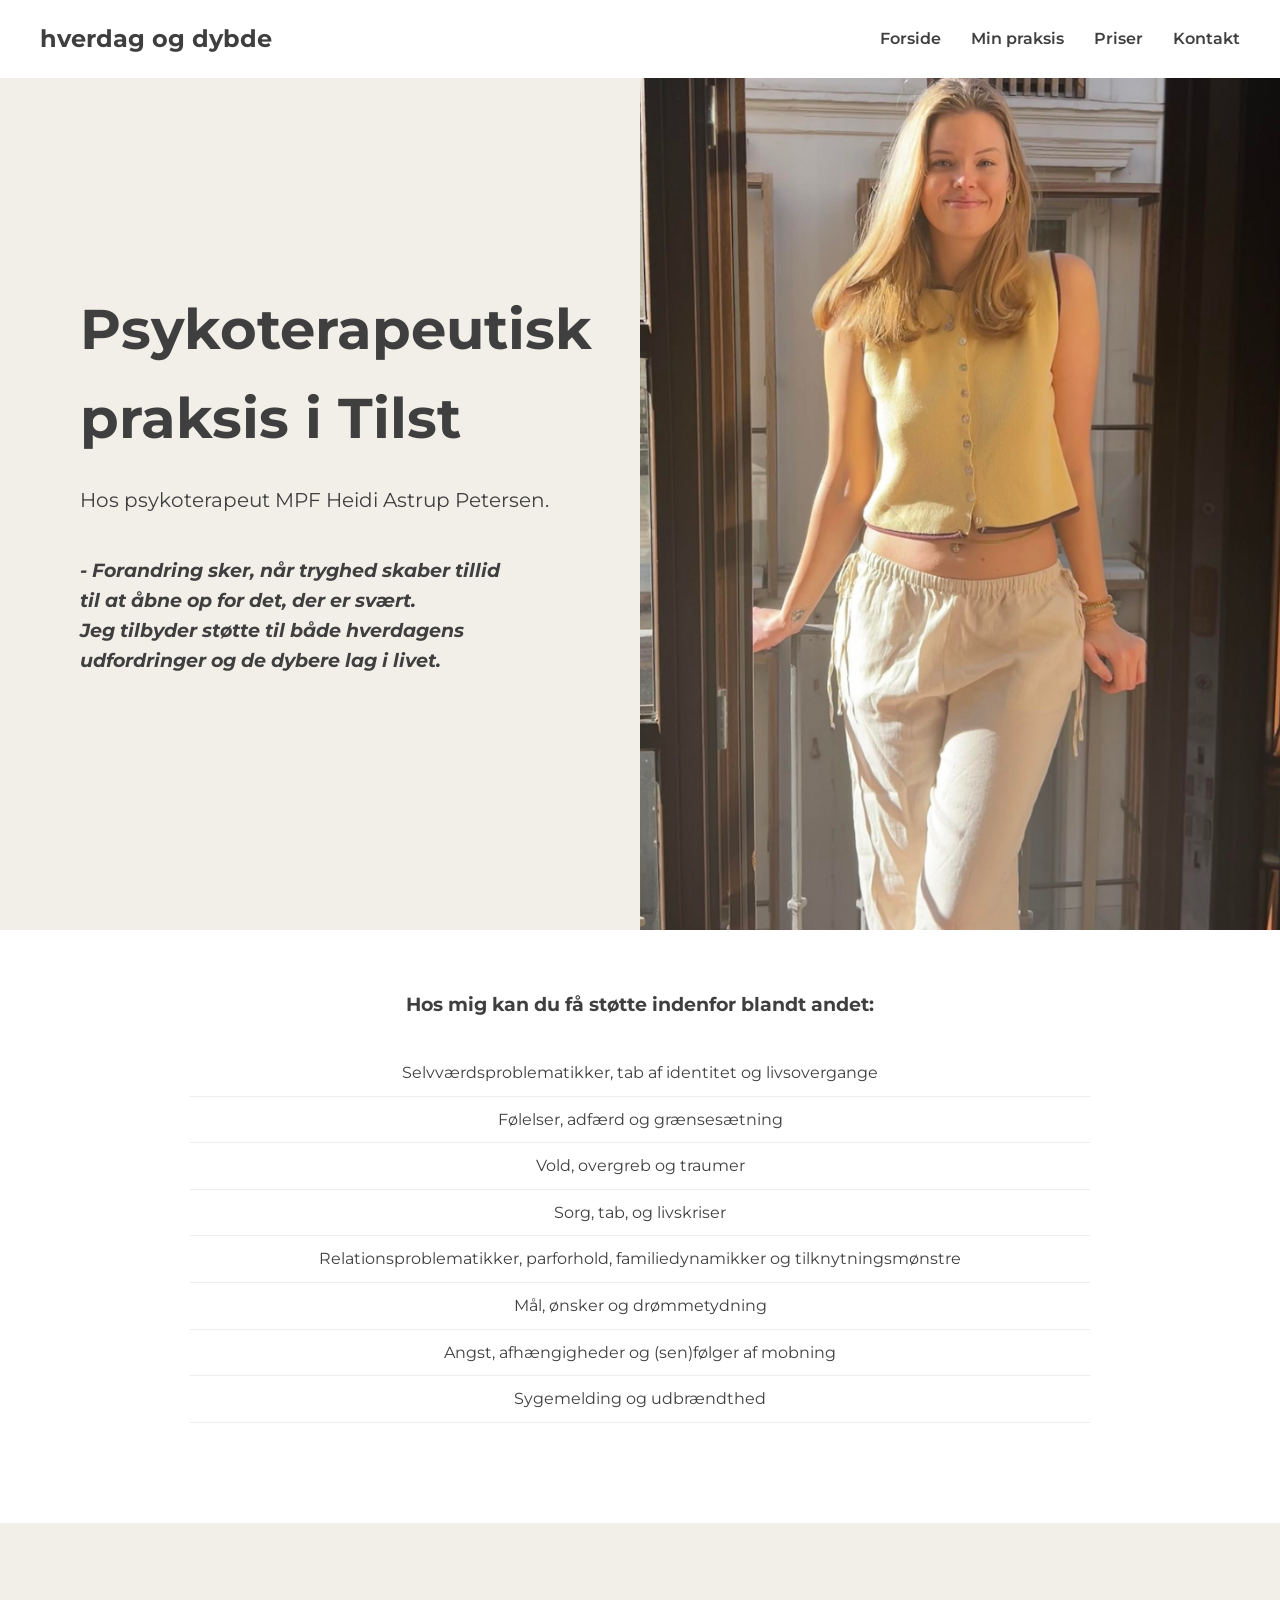
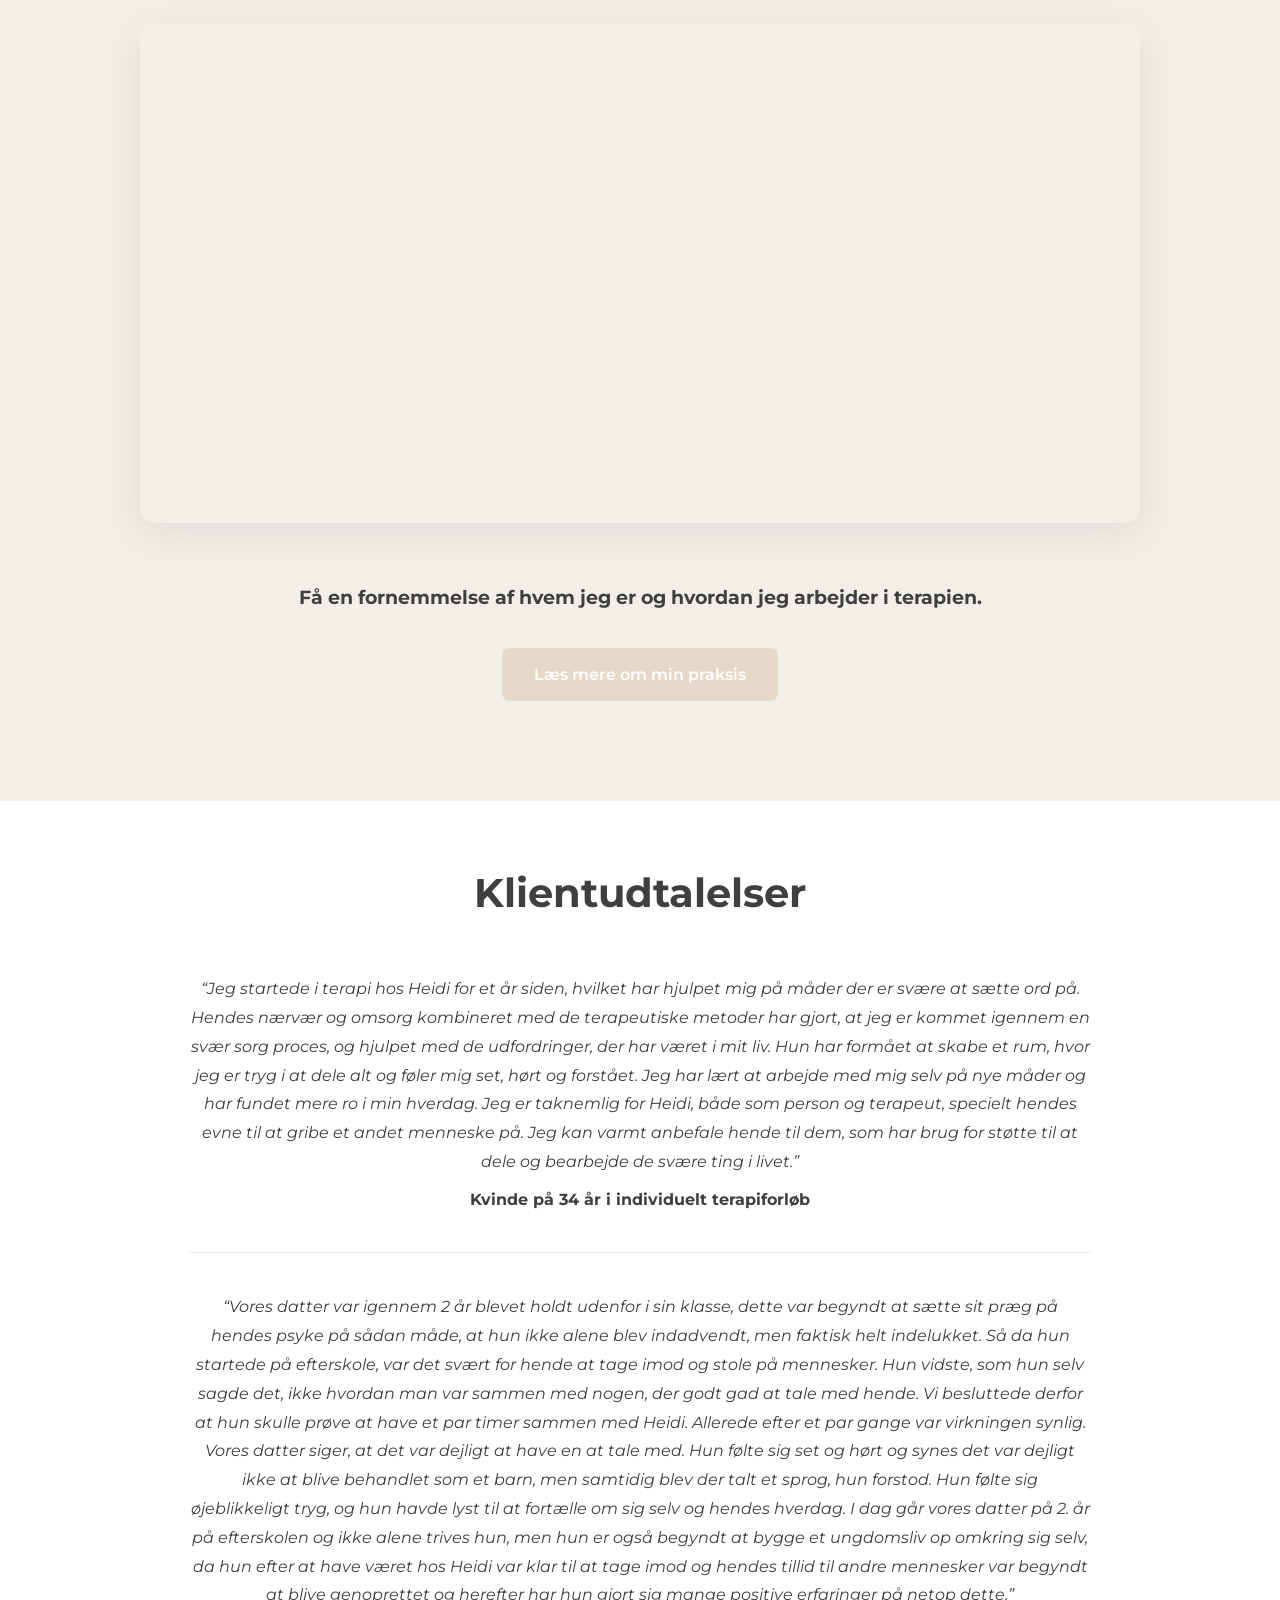
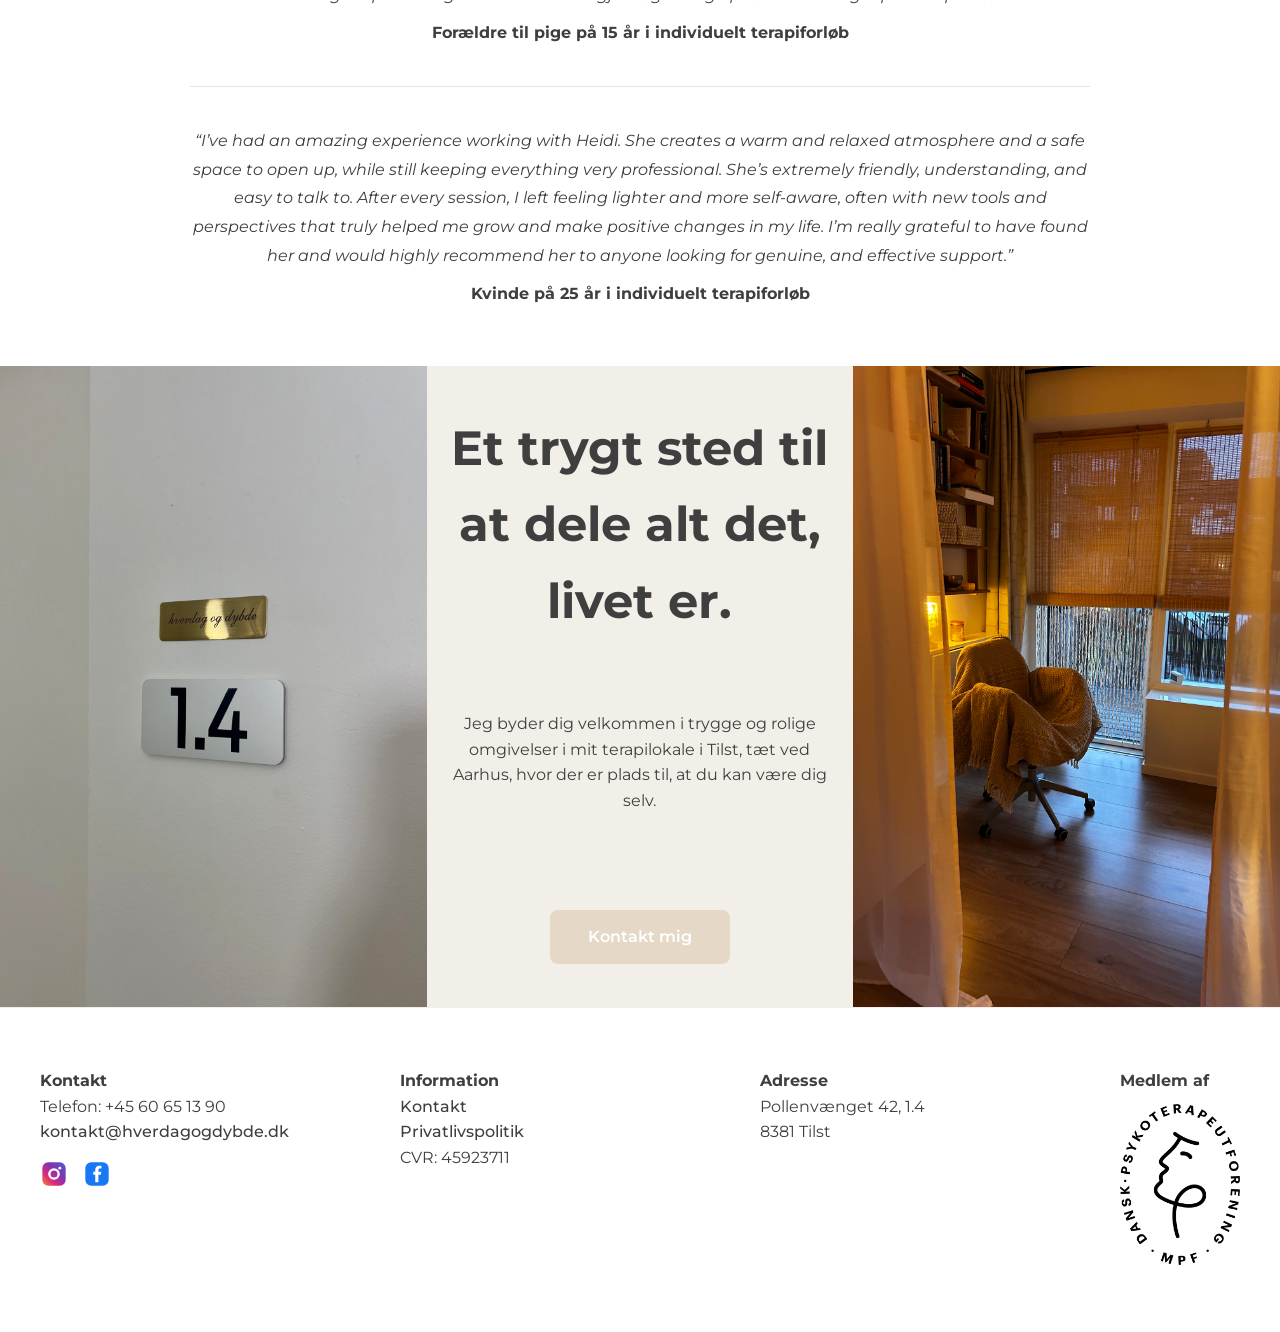
==== commit f10f8959: "Update forside.html" ====
--- a/forside.html
+++ b/forside.html
@@ -52,7 +52,7 @@
     <h3>Hos mig kan du få støtte indenfor blandt andet:</h3>
     <ul>
         <li>Selvværdsproblematikker, tab af identitet og livsovergange</li>
-        <li>Uforklarlige følelsesmæssige reaktioner, tomhedsfølelse, uhensigtmæssige handlemønstre og grænsesætning</li>
+        <li>Følelser, adfærd og grænsesætning</li>
         <li>Vold, overgreb og traumer</li>
         <li>Sorg, tab, og livskriser</li>
         <li>Relationsproblematikker, parforhold, familiedynamikker og tilknytningsmønstre</li>
--- a/style.css
+++ b/style.css
@@ -372,7 +372,7 @@
     padding-top: 120px;
 }
 .methods-section {
-    background: #e0edfd;
+    background: #FAF8F4;
     padding: 100px 20px;
 }
 
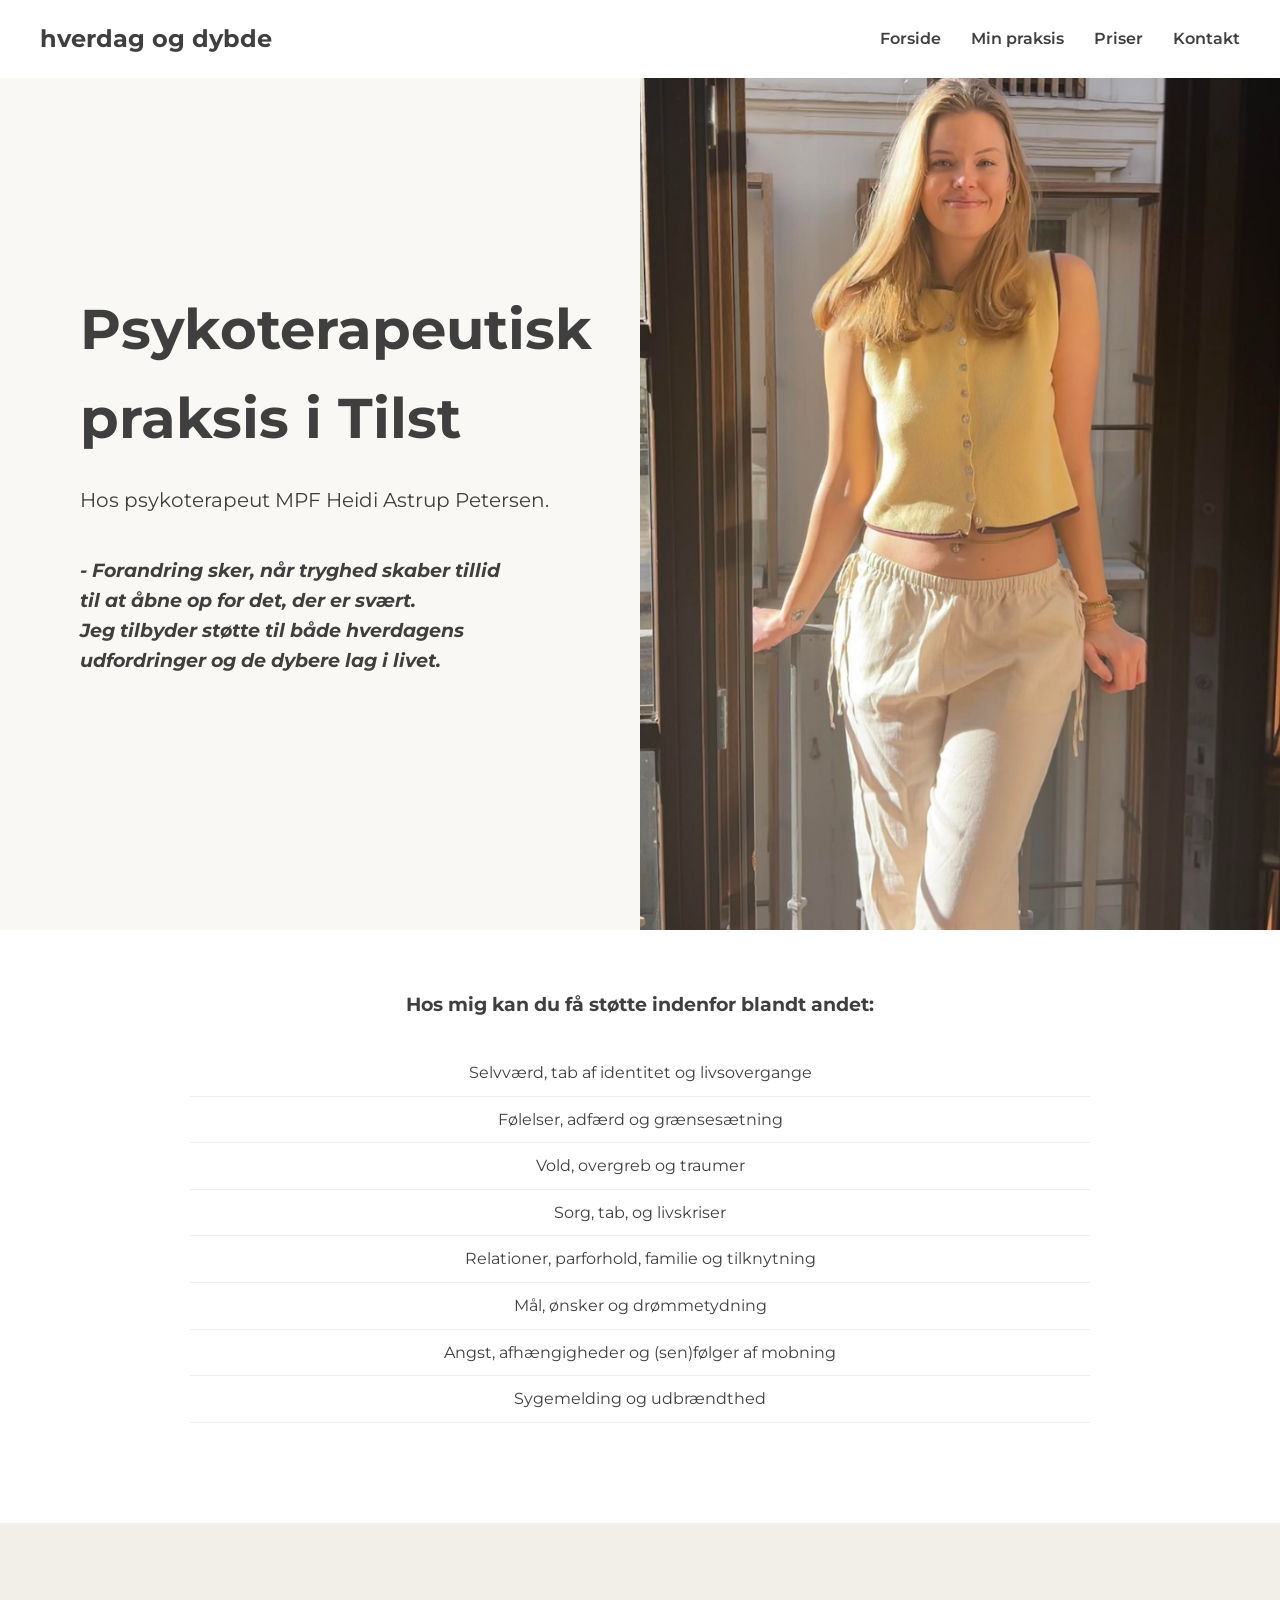
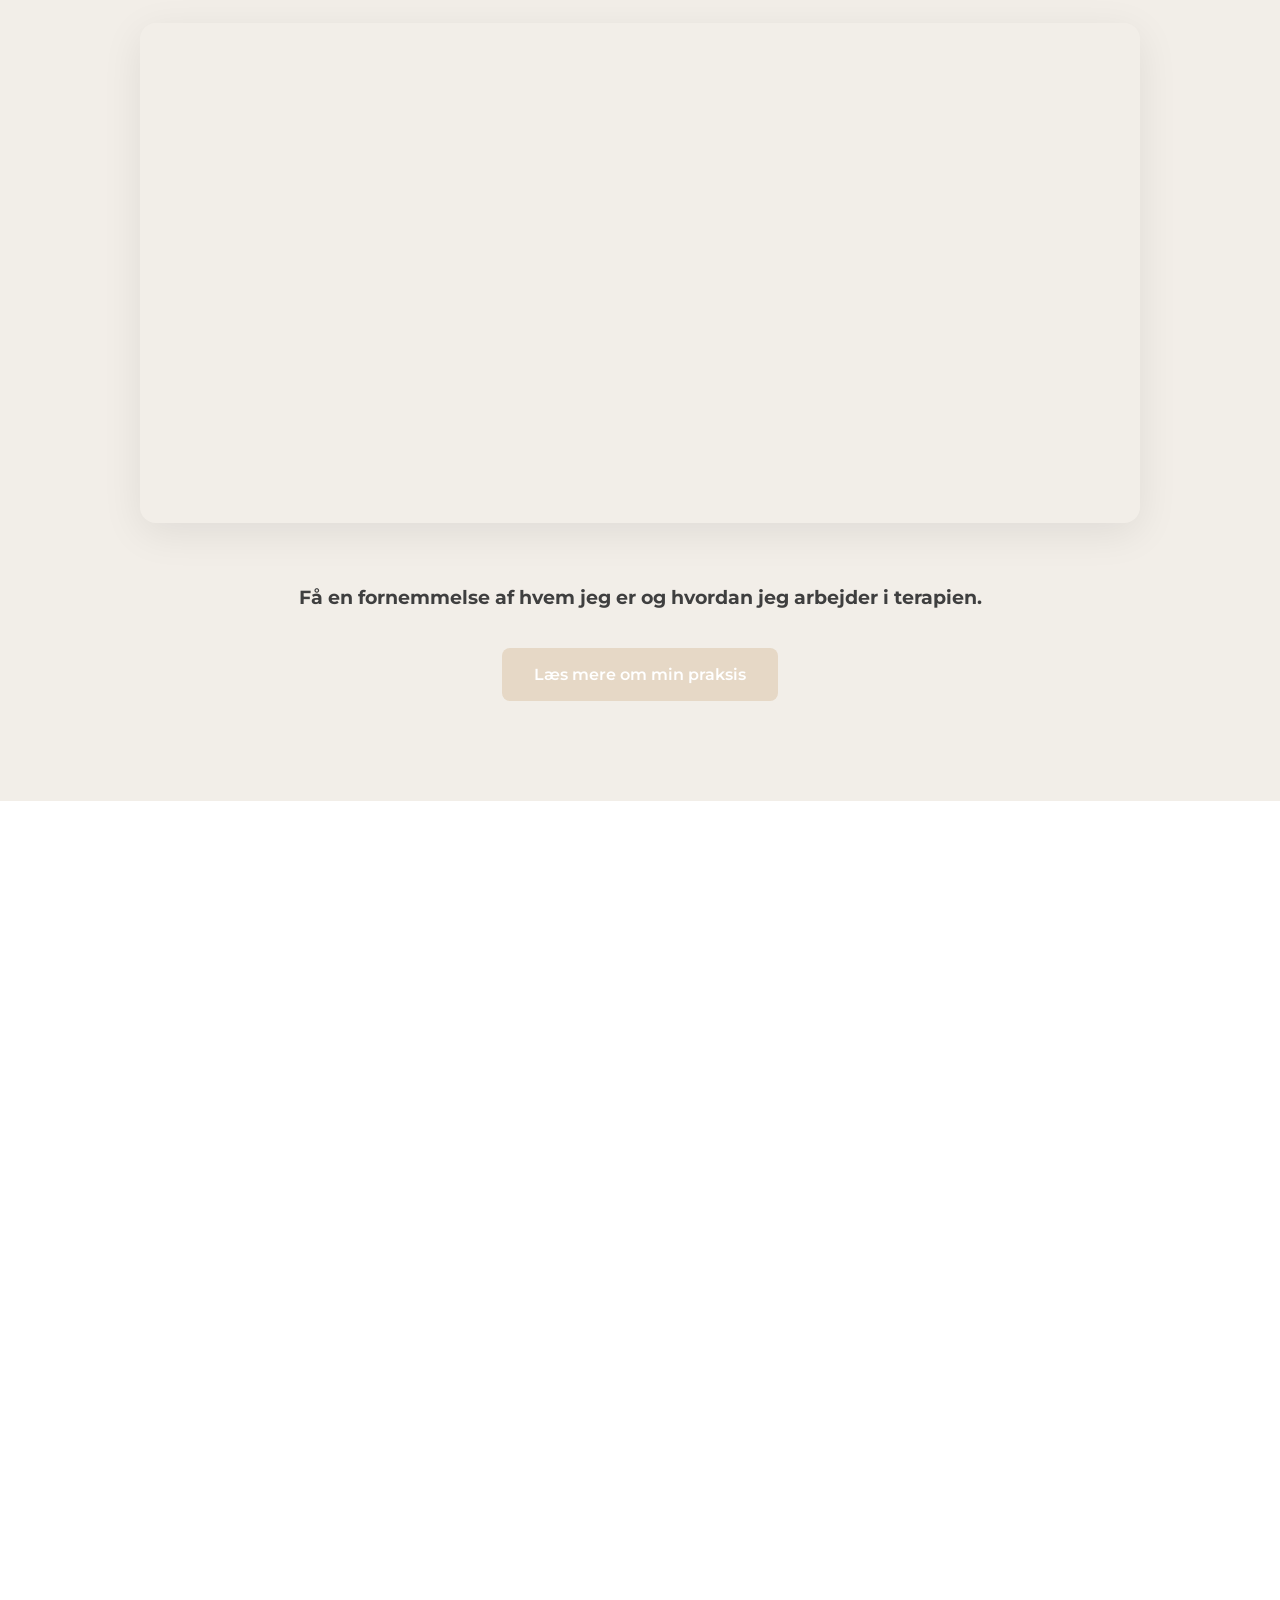
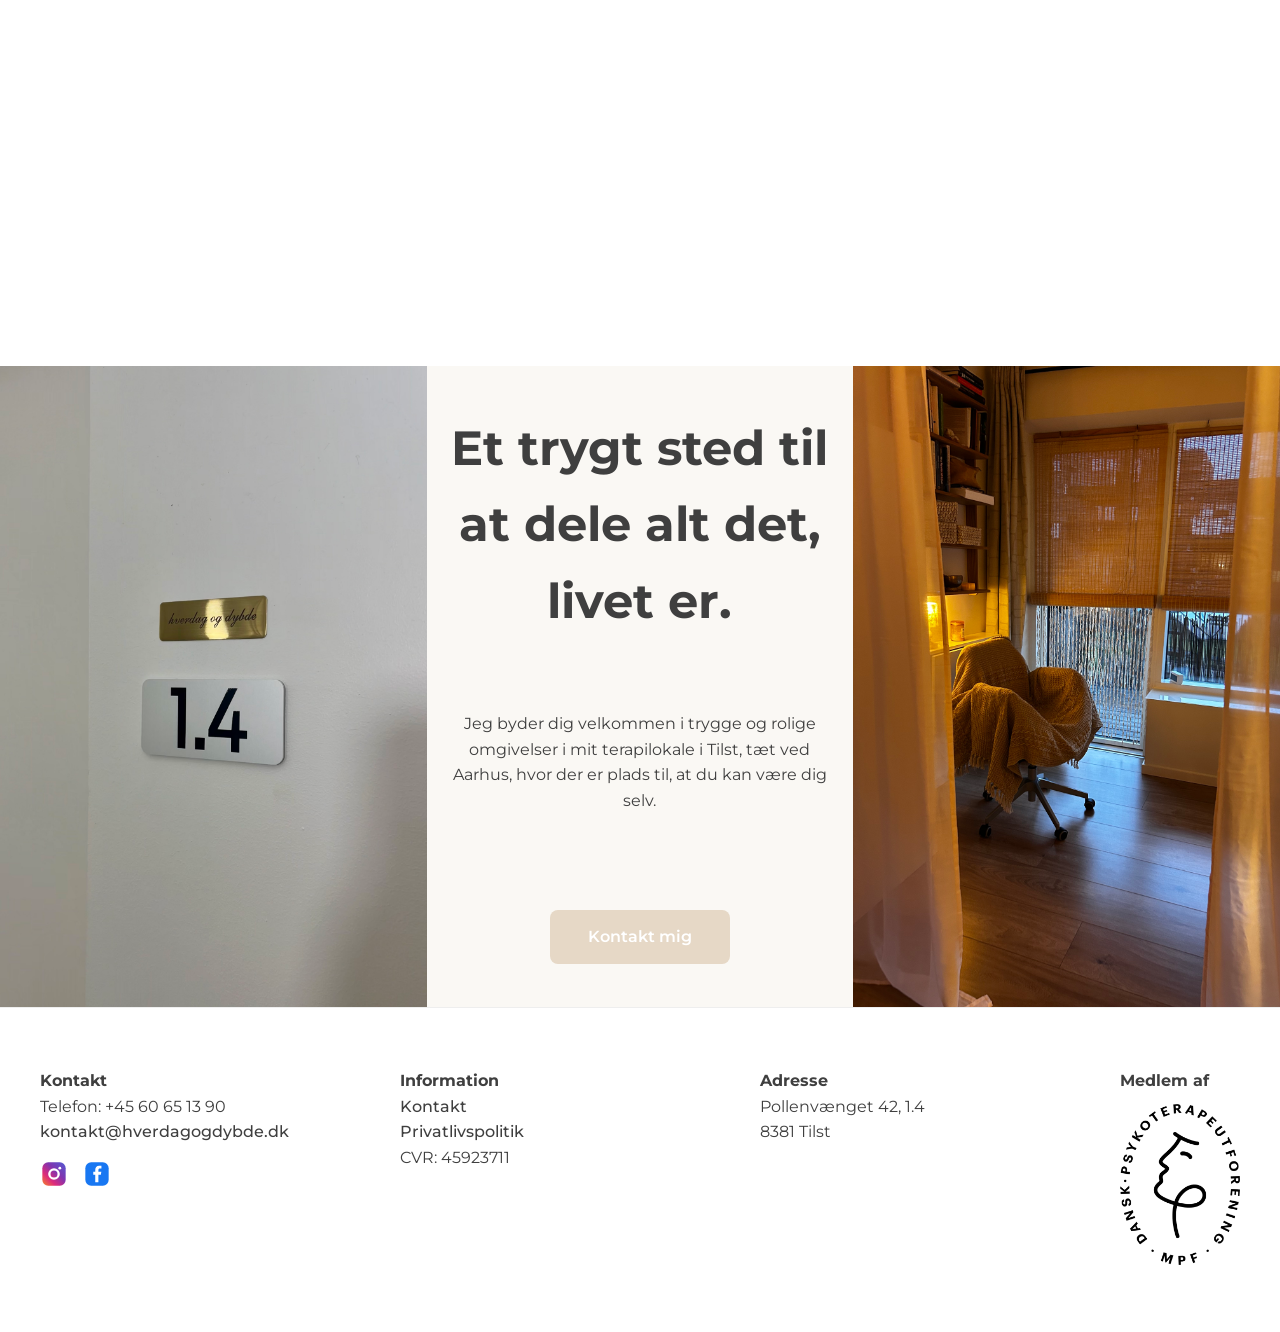
==== commit 29948859: "Update forside.html" ====
--- a/forside.html
+++ b/forside.html
@@ -51,11 +51,11 @@
 <div class="focus-inner">
     <h3>Hos mig kan du få støtte indenfor blandt andet:</h3>
     <ul>
-        <li>Selvværdsproblematikker, tab af identitet og livsovergange</li>
+        <li>Selvværd, tab af identitet og livsovergange</li>
         <li>Følelser, adfærd og grænsesætning</li>
         <li>Vold, overgreb og traumer</li>
         <li>Sorg, tab, og livskriser</li>
-        <li>Relationsproblematikker, parforhold, familiedynamikker og tilknytningsmønstre</li>
+        <li>Relationer, parforhold, familie og tilknytning</li>
         <li>Mål, ønsker og drømmetydning</li>
         <li>Angst, afhængigheder og (sen)følger af mobning</li>
         <li>Sygemelding og udbrændthed</li>
--- a/style.css
+++ b/style.css
@@ -69,7 +69,7 @@
 
 .split-text {
     flex: 1;
-    background: #F2EEE8;
+    background: #FAF8F4;
     color: #3F3F3F;
     display: flex;
     align-items: center;
@@ -218,7 +218,7 @@
 }
 
 .hero-center {
-    background: #F2EEE8;
+    background: #FAF8F4;
     padding: 40px 20px;   /* lidt mindre padding */
     display: flex;
     flex-direction: column;
@@ -248,7 +248,7 @@
 }
 
 .book-btn:hover {
-    background: #FAF8F4;
+    background: #E6D8C6;
     color: #3F3F3F;
     transform: translateY(-2px);
 }
@@ -402,10 +402,10 @@
 .method-box h4 {
     margin-bottom: 10px;
 }
-/* ========================= ALTERNERENDE SPLIT SEKTIONER ========================= */
+/* ========================= 3 SPLIT SEKTIONER MED TEKST ========================= */
 
 .split-section-alt {
-    padding: 120px 40px;
+    padding: 80px 40px;
 }
 
 .split-container {
@@ -422,7 +422,7 @@
 
 /* Farver */
 .split-section-alt.beige {
-    background: #F2EEE8;
+    background: #FAF8F4;
 }
 
 .split-section-alt.white {
@@ -540,10 +540,9 @@
 }
 /* ========================= PRISER ========================= */
 .prices-page {
-    max-width: 900px;
-    margin: 0 auto;
-    padding: 120px 20px 100px;
-    background: #F2EEE8;
+    width: 100%;
+    padding: 100px 20px; /* matcher sektionen nedenunder */
+    background: #FAF8F4;
 }
 .prices-container{
     max-width:900px;
@@ -595,10 +594,16 @@
     border: none;
     border-top: 1px solid #eee;
 }
+.price-list .book-btn {
+    display: inline-flex;
+    margin-left: auto;
+    margin-top: 30px;
+    font-size: 16px;
+}
 
 .practical-section {
     padding: 100px 40px;
-    background: #FAF8F4;
+    background: #F2EEE8;
 }
 
 .practical-inner {
@@ -655,10 +660,13 @@
 
 .contact-intro {
     text-align: center;
-    margin-bottom: 50px;
+    margin-bottom: 60px;
     color: #6b6b6b;
 }
 
+.contact-container {
+    margin-top: 20px;
+}
 .contact-form {
     display: flex;
     flex-direction: column;
@@ -694,7 +702,9 @@
 }
 
 .contact-form .book-btn {
-    width: 220px;
+    min-width: 180px;
+    width: auto;
+    font-size: 16px;
 }
 
 .privacy-note {
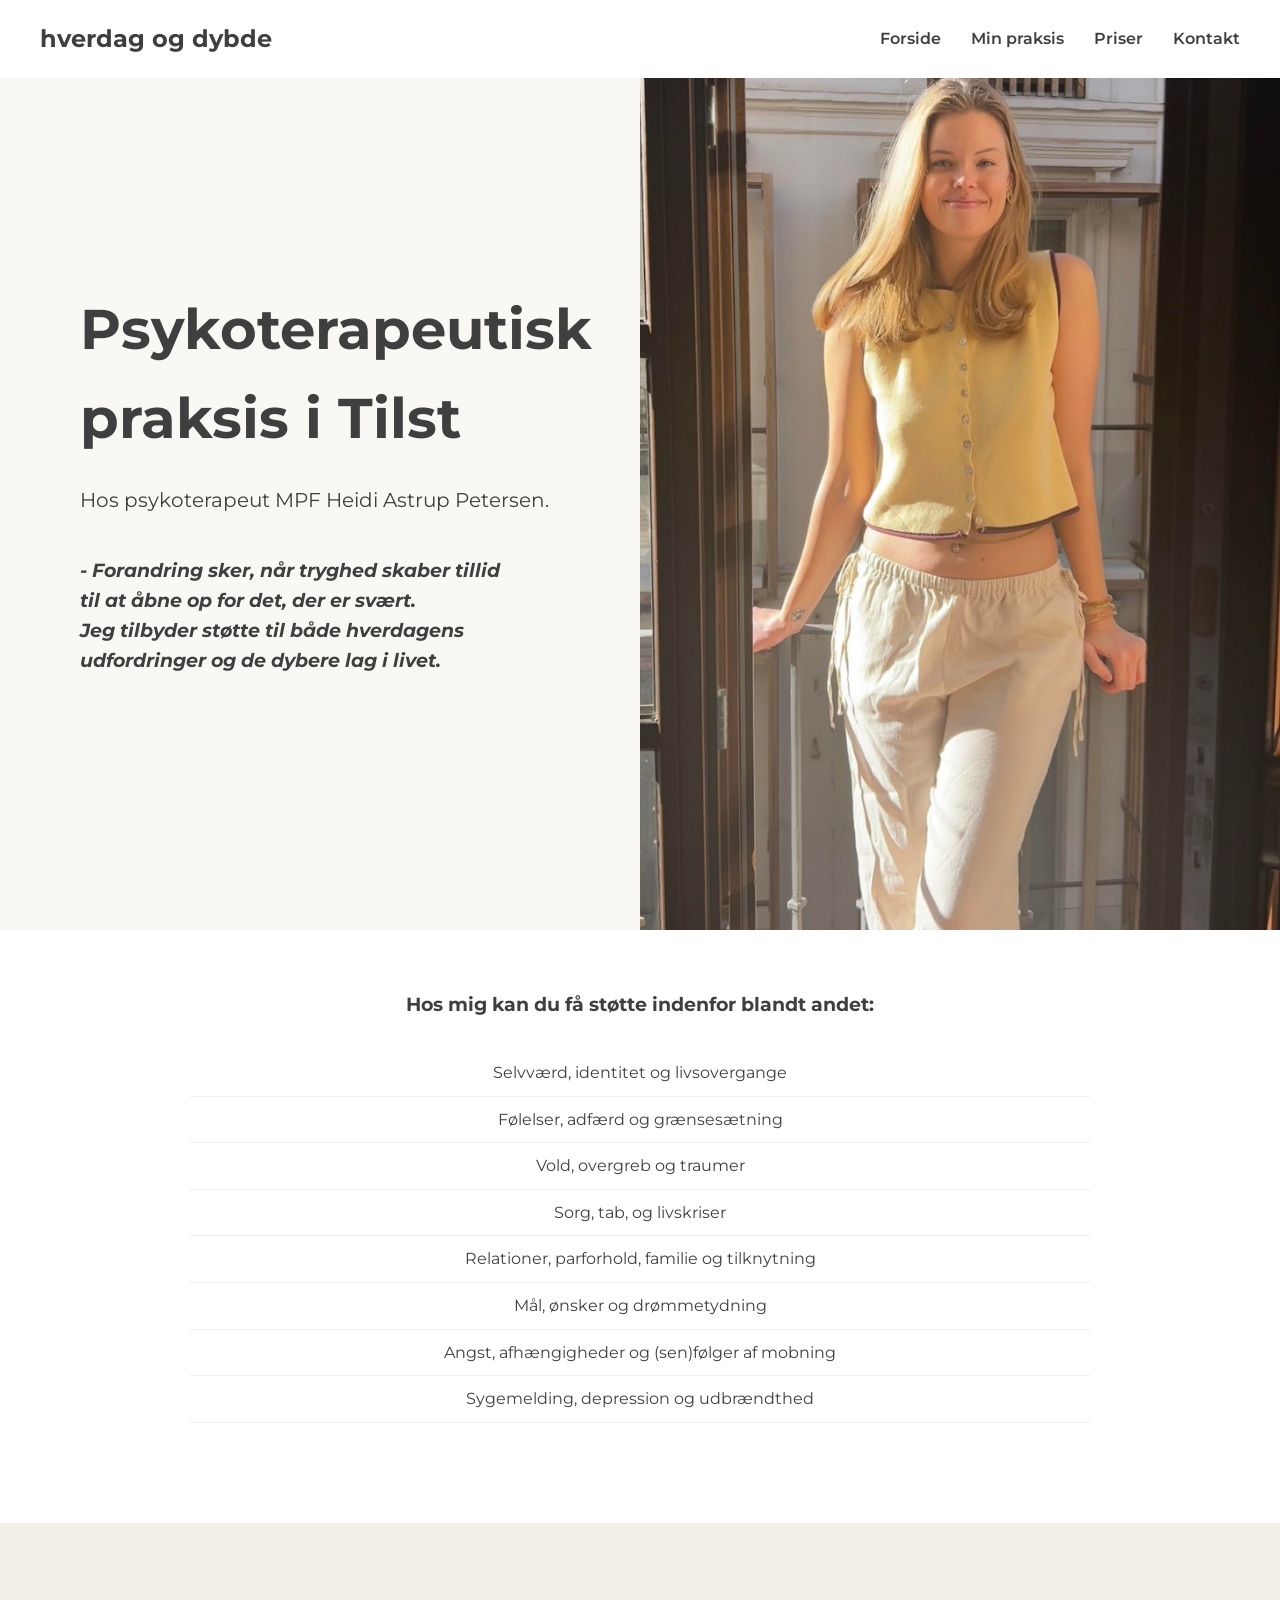
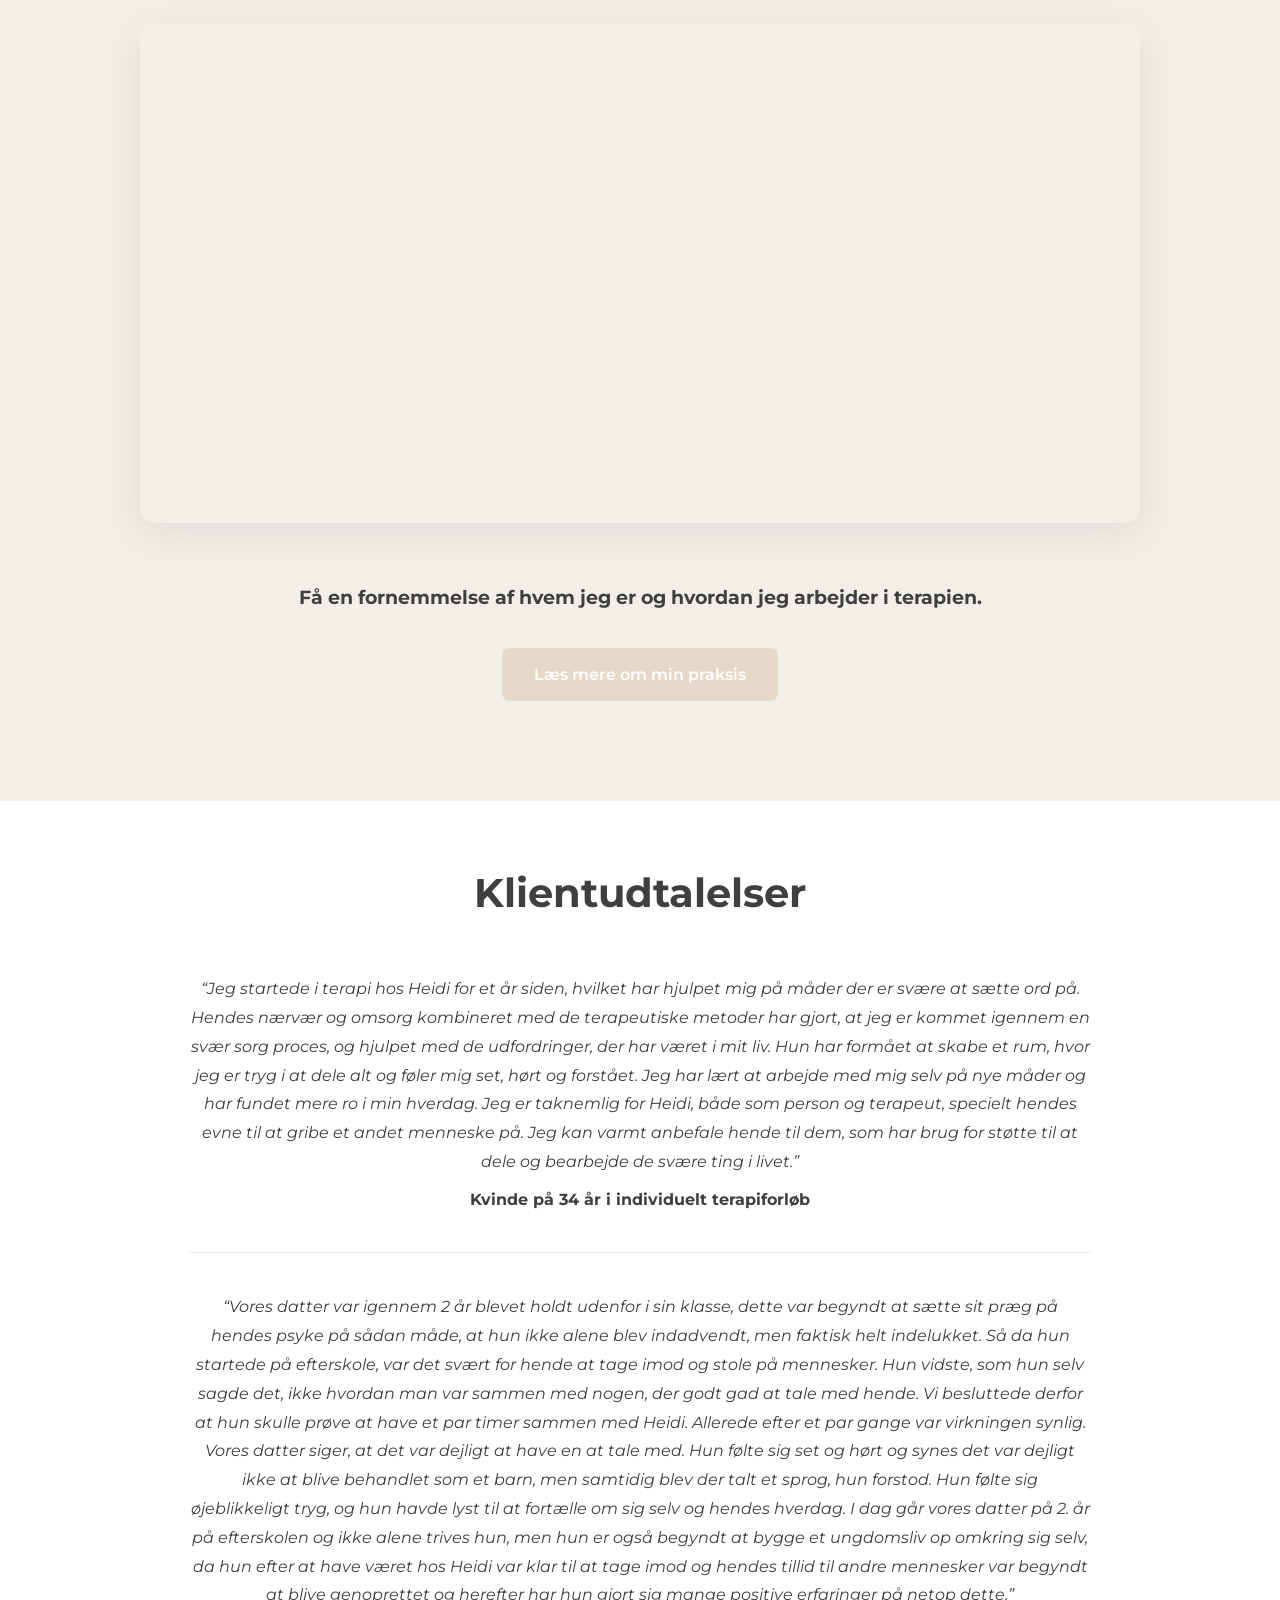
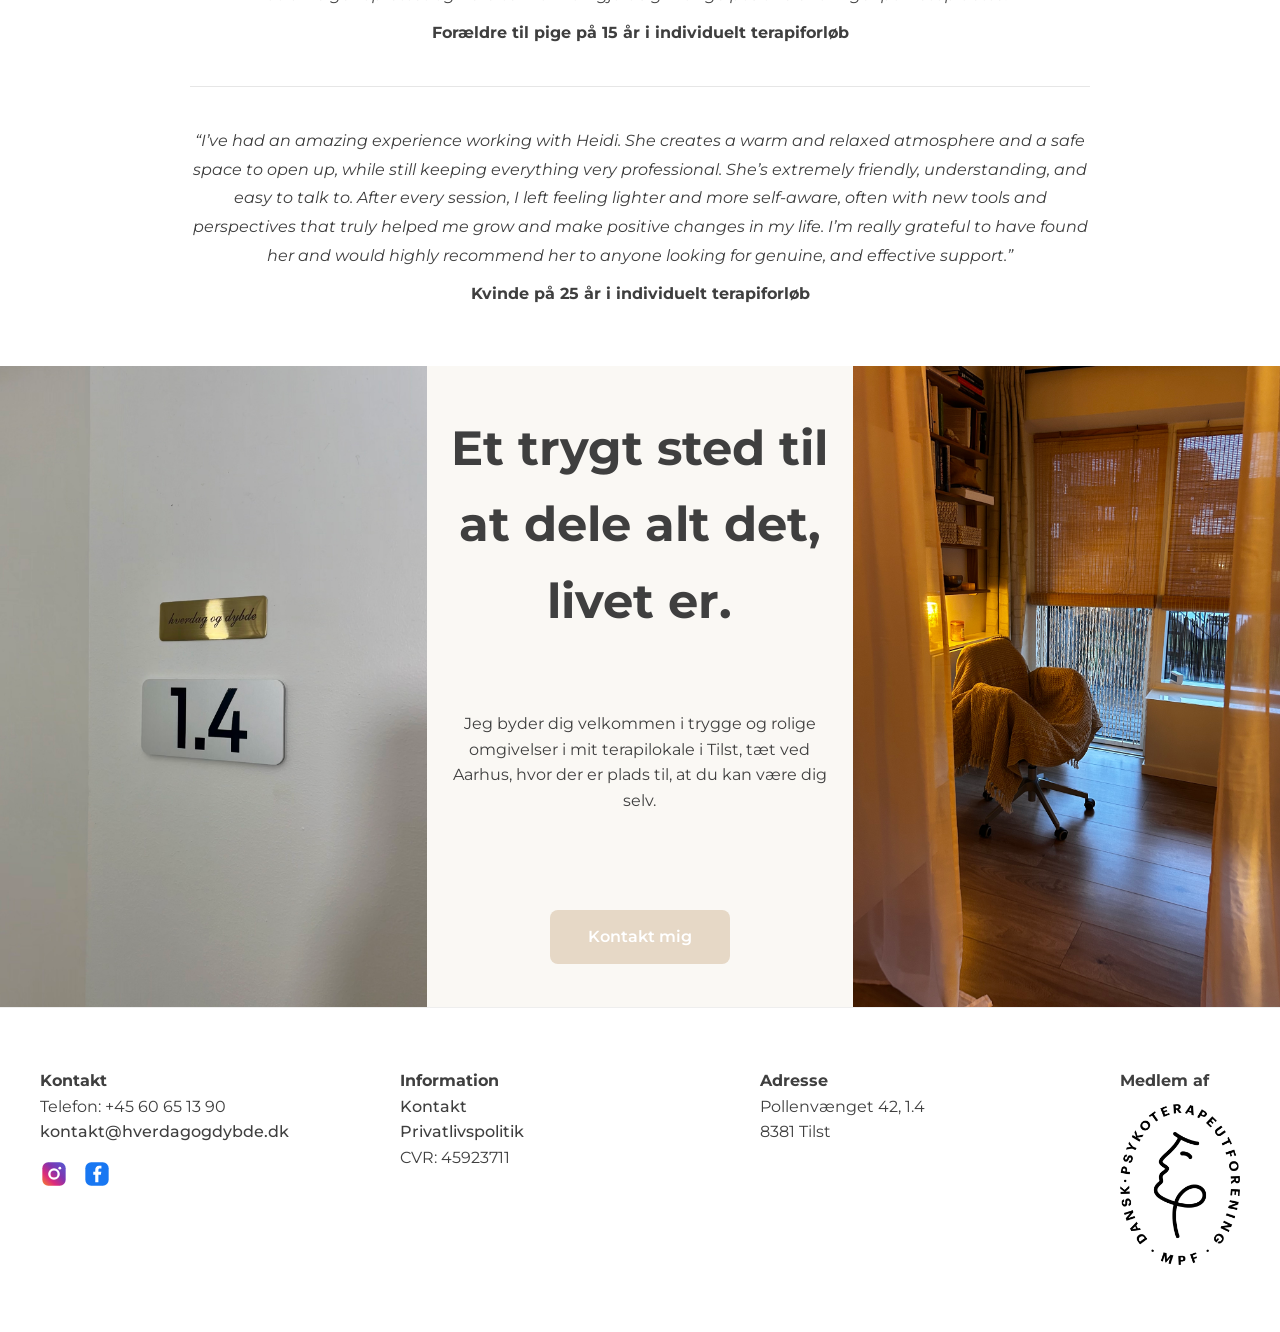
==== commit f4174d2b: "Update forside.html" ====
--- a/forside.html
+++ b/forside.html
@@ -51,14 +51,14 @@
 <div class="focus-inner">
     <h3>Hos mig kan du få støtte indenfor blandt andet:</h3>
     <ul>
-        <li>Selvværd, tab af identitet og livsovergange</li>
+        <li>Selvværd, identitet og livsovergange</li>
         <li>Følelser, adfærd og grænsesætning</li>
         <li>Vold, overgreb og traumer</li>
         <li>Sorg, tab, og livskriser</li>
         <li>Relationer, parforhold, familie og tilknytning</li>
         <li>Mål, ønsker og drømmetydning</li>
         <li>Angst, afhængigheder og (sen)følger af mobning</li>
-        <li>Sygemelding og udbrændthed</li>
+        <li>Sygemelding, depression og udbrændthed</li>
     </ul>
 </div>
 </section>
